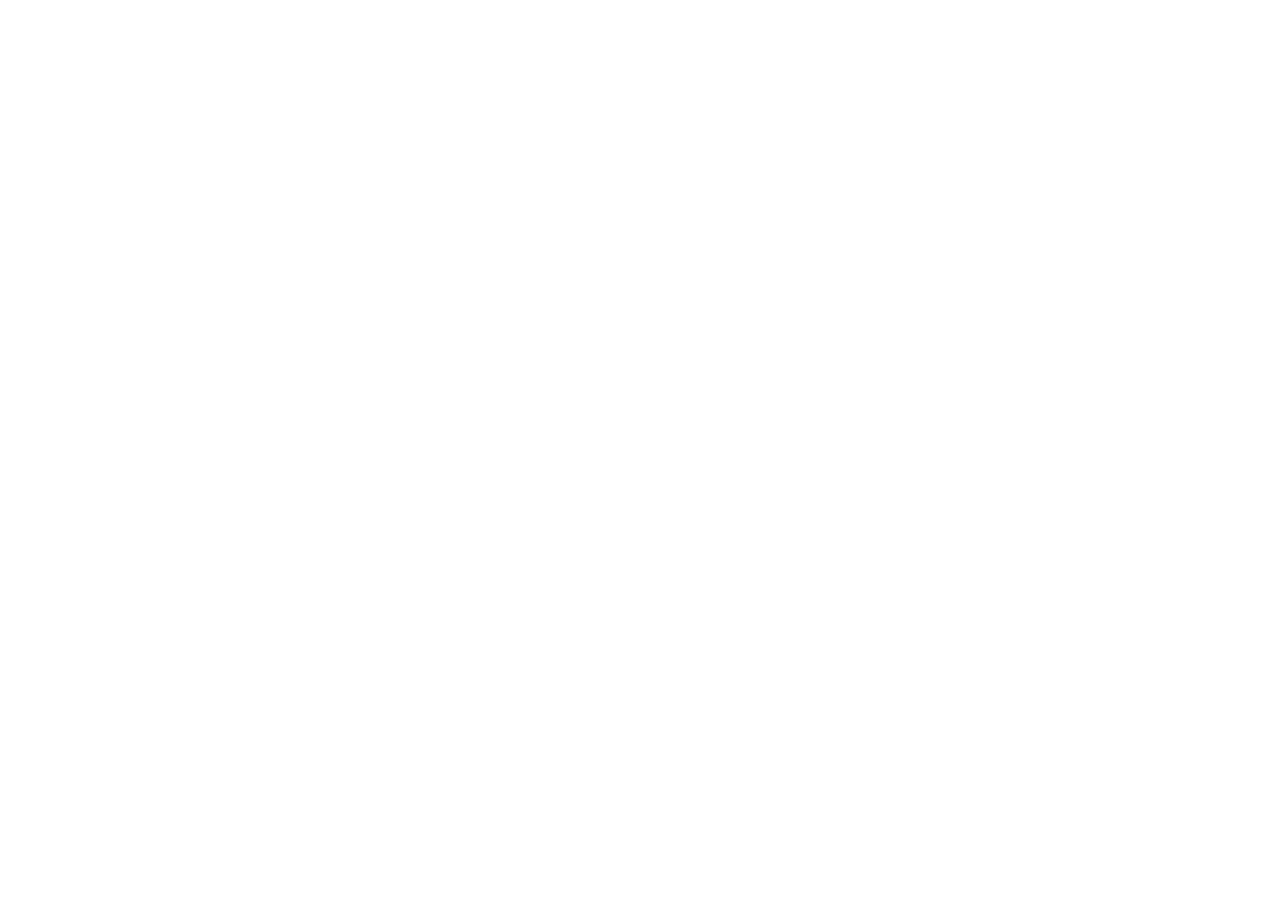
==== main.html @ b8299eb0 "main 파일 생성" ====
<!DOCTYPE html>
<html lang="en">
<head>
    <meta charset="UTF-8">
    <meta name="viewport" content="width=device-width, initial-scale=1.0">
    <title>Document</title>
</head>
<body>
    
</body>
</html>
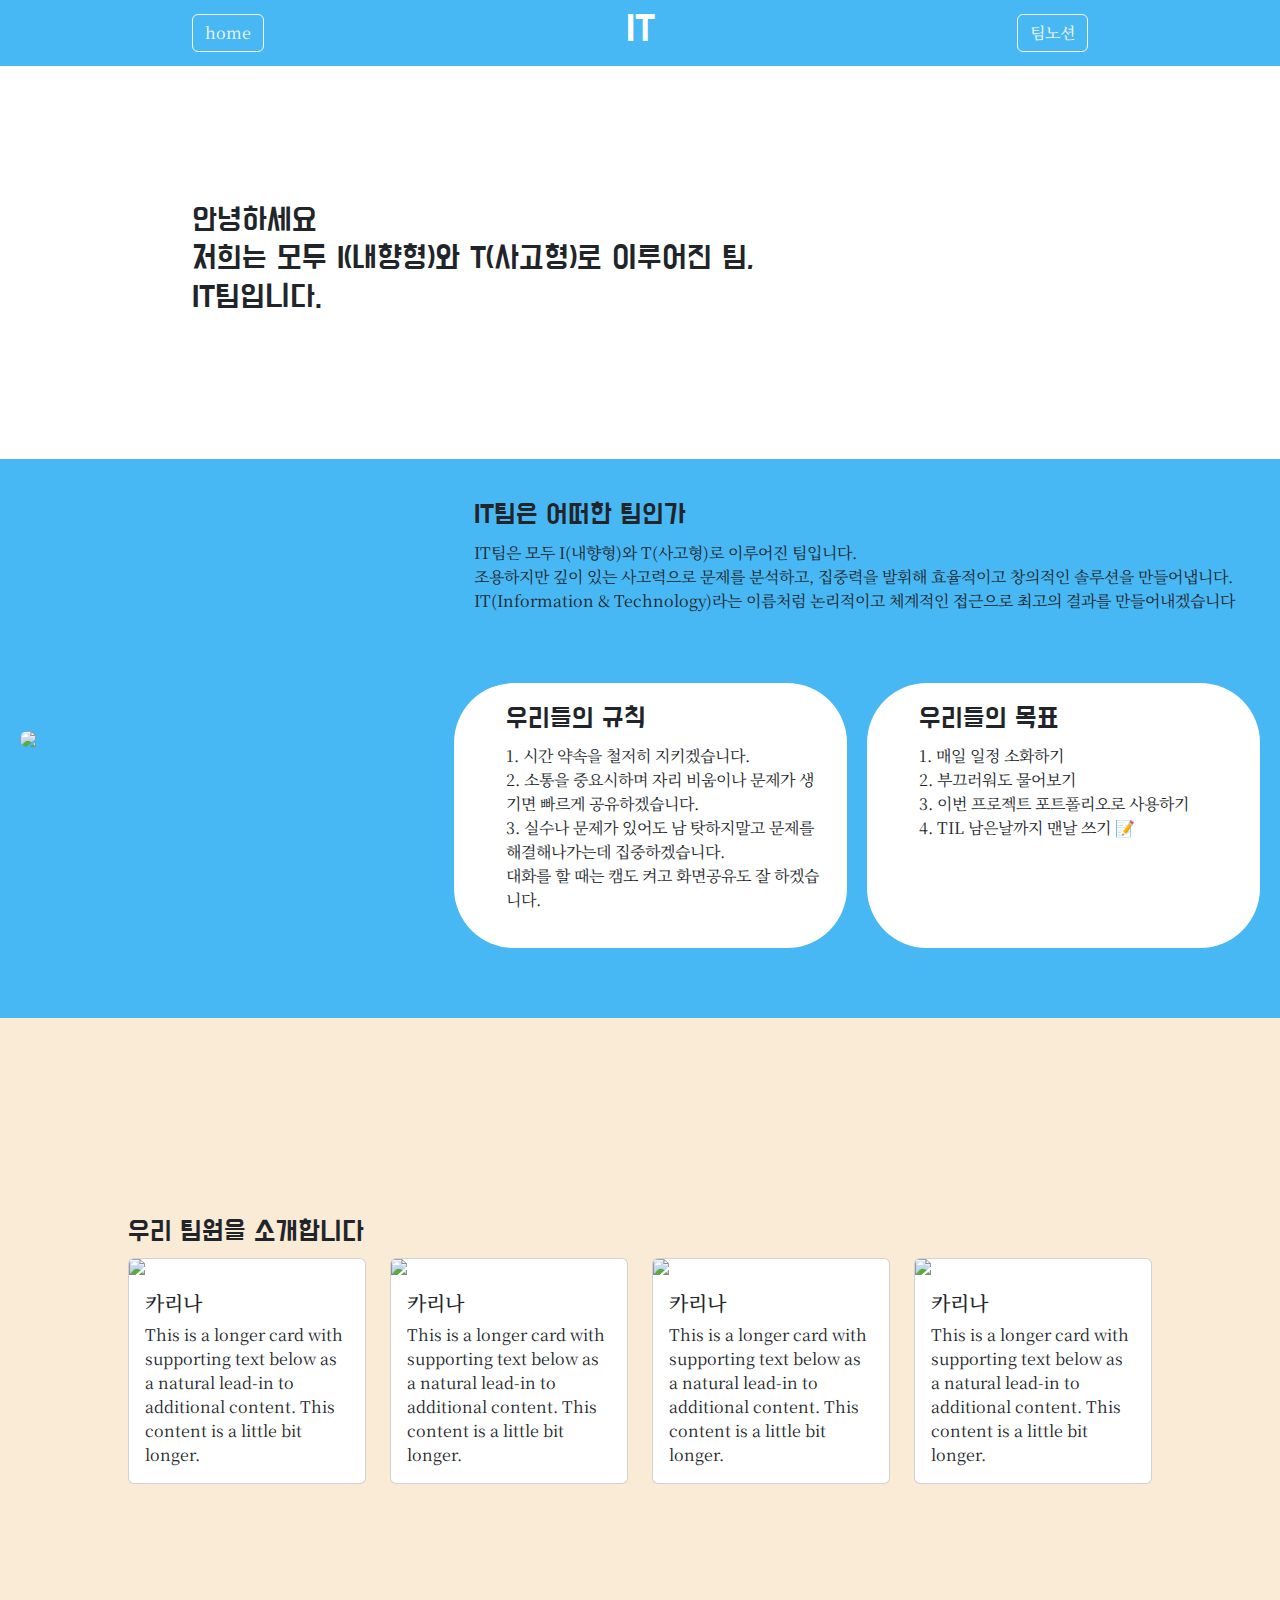
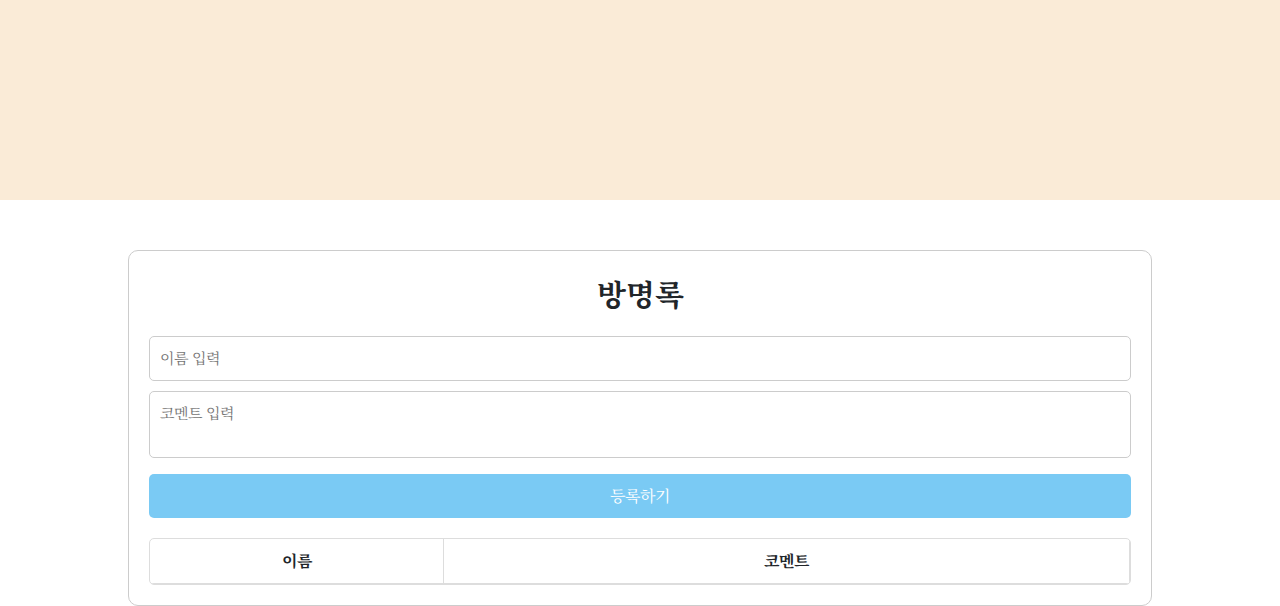
==== commit 715e4314: "데이터베이스 1차수정본(미완)" ====
--- a/main.html
+++ b/main.html
@@ -1,11 +1,269 @@
 <!DOCTYPE html>
 <html lang="en">
+
 <head>
     <meta charset="UTF-8">
     <meta name="viewport" content="width=device-width, initial-scale=1.0">
-    <title>Document</title>
+    <title>(가제)소개페이지</title>
+    <link href="https://cdn.jsdelivr.net/npm/bootstrap@5.3.3/dist/css/bootstrap.min.css" rel="stylesheet"
+        integrity="sha384-QWTKZyjpPEjISv5WaRU9OFeRpok6YctnYmDr5pNlyT2bRjXh0JMhjY6hW+ALEwIH" crossorigin="anonymous">
+    <link rel="Stylesheet" href="main.css">
+
+    <!--스크롤 기능(만들 예정))-->
+    <script src="https://ajax.googleapis.com/ajax/libs/jquery/3.5.1/jquery.min.js"></script>
+    <script type="module">
+
+        // Firebase SDK 라이브러리 가져오기
+        import { initializeApp } from "https://www.gstatic.com/firebasejs/9.22.0/firebase-app.js";
+        import { getFirestore } from "https://www.gstatic.com/firebasejs/9.22.0/firebase-firestore.js";
+        import { collection, addDoc } from "https://www.gstatic.com/firebasejs/9.22.0/firebase-firestore.js";
+        import { getDocs } from "https://www.gstatic.com/firebasejs/9.22.0/firebase-firestore.js";
+
+
+        // Firebase 구성 정보 설정
+
+        // For Firebase JS SDK v7.20.0 and later, measurementId is optional
+        const firebaseConfig = {
+            apiKey: "AIzaSyA3yuDMpTjrPHpMC45hjq8XgVbK3sl1rPI",
+            authDomain: "sparta-829cf.firebaseapp.com",
+            projectId: "sparta-829cf",
+            storageBucket: "sparta-829cf.firebasestorage.app",
+            messagingSenderId: "911031055174",
+            appId: "1:911031055174:web:37075355e525cf26aaeb47",
+            measurementId: "G-M0R0LLLFT8"
+        };
+
+
+
+        // Firebase 인스턴스 초기화
+        const app = initializeApp(firebaseConfig);
+        const db = getFirestore(app);
+        
+        $("#submitButton").click(async function () {
+            let nameInput = $('#nameInput').val();
+            let commentInput = $('#commentInput').val();
+            
+
+            let doc = {
+                'nameInput': nameInput,
+                'commentInput': commentInput,
+            };
+            await addDoc(collection(db, "guestbookEntries"), doc);
+            alert('등록 완료!');
+            window.location.reload();
+        })
+
+        let docs = await getDocs(collection(db, "guestbookEntries"));
+        docs.forEach((doc) => {
+            let row = doc.data();
+            console.log(row);
+
+            let nameInput = row['nameInput'];
+            let commentInput = row['commentInput'];
+        });
+
+    </script>
+
 </head>
+
 <body>
-    
+    <div class="main_container">
+        <!--헤더부분-->
+        <header class="header">
+            <nav class="nav_home">
+                <button id="homebtn" type="button" class="btn btn-outline-light">home</button>
+            </nav>
+
+            <nav>
+                <h1>IT</h1>
+            </nav>
+            <nav class="nav_notion">
+                <button id="notionbtn" type="button" class="btn btn-outline-light">팀노션</button>
+            </nav>
+        </header>
+
+
+        <!--슬로건-->
+        <div class="slogan">
+            <h2>안녕하세요 <br>저희는 모두 I(내향형)와 T(사고형)로 이루어진 팀,<br>IT팀입니다.</h2>
+        </div>
+
+        <script>
+            // 버튼 요소 가져오기
+            const moveButton = document.getElementById("homebtn");
+
+            // 버튼 클릭 이벤트 리스너 추가
+            moveButton.addEventListener("click", function () {
+                // 클릭 시 이동할 페이지 URL
+                window.location.href = "main.html"; // 이동할 URL로 변경
+            });
+
+
+
+            // 버튼 요소 가져오기
+            const openTabButton = document.getElementById("notionbtn");
+
+            // 버튼 클릭 시 새로운 탭 열기
+            openTabButton.addEventListener("click", function () {
+                // 새로운 탭을 열고 특정 URL을 로드
+                window.open("https://teamsparta.notion.site/20-b8bb700640da4d20a62e66efebe24491", "_blank");
+            });
+
+
+
+        </script>
+
+        <!--팀소개-->
+        <div class="info_container">
+            <div class="info_img">
+                <img width=100% class="info-photo"
+                    src="https://i.namu.wiki/i/KELtOnV8bfxBqpktCQVuSm8FuxWxrY1Lc1BOHccMVXM3dFgXhfbf5EYs4-eS_BKps5-m866mR2WZwKpuSLUEL91unm8dxaIuLt7VTaeFOsVcPIssuLd3WO0y_n8G_u5X7fHU-twxIIyo86ZbxBVRIg.webp">
+            </div>
+            <div class="info-intro">
+                <div class="info_team">
+                    <h3>IT팀은 어떠한 팀인가</h3>
+                    IT팀은 모두 I(내향형)와 T(사고형)로 이루어진 팀입니다.
+                    <br>조용하지만 깊이 있는 사고력으로 문제를 분석하고, 집중력을 발휘해 효율적이고 창의적인 솔루션을 만들어냅니다.
+                    <br>IT(Information & Technology)라는 이름처럼 논리적이고 체계적인 접근으로 최고의 결과를 만들어내겠습니다
+                </div>
+                <div class="info_rg">
+                    <div class="info_rule">
+                        <ul>
+                            <h3>우리들의 규칙</h3>
+                            <li> 1. 시간 약속을 철저히 지키겠습니다. </li>
+                            <li> 2. 소통을 중요시하며 자리 비움이나 문제가 생기면 빠르게 공유하겠습니다. </li>
+                            <li> 3. 실수나 문제가 있어도 남 탓하지말고 문제를 해결해나가는데 집중하겠습니다.</li>
+                            <li> 대화를 할 때는 캠도 켜고 화면공유도 잘 하겠습니다. </li>
+                        </ul>
+                    </div>
+                    <div class="info_goal">
+                        <ul>
+                            <h3>우리들의 목표</h3>
+                            <li> 1. 매일 일정 소화하기 </li>
+                            <li> 2. 부끄러워도 물어보기 </li>
+                            <li> 3. 이번 프로젝트 포트폴리오로 사용하기</li>
+                            <li> 4. TIL 남은날까지 맨날 쓰기 📝 </li>
+                        </ul>
+                    </div>
+                </div>
+            </div>
+        </div>
+    </div>
+
+    <!--자기소개 카드-->
+    <div class="card_container">
+        <div class="introduce_card">
+            <div>
+                <h3>우리 팀원을 소개합니다</h3>
+            </div>
+            <div class="row row-cols-1 row-cols-md-4 g-4">
+                <div class="col">
+                    <div class="card" id="card1">
+                        <img src="https://api.nudge-community.com/attachments/7406072" class="card-img-top">
+                        <div class="card-body">
+                            <h5 class="card-title">카리나</h5>
+                            <p class="card-text">This is a longer card with supporting text below as a natural lead-in
+                                to
+                                additional content. This content is a little bit longer.</p>
+                        </div>
+                    </div>
+                </div>
+                <div class="col">
+                    <div class="card" id="card2">
+                        <img src="https://api.nudge-community.com/attachments/7406072" class="card-img-top">
+                        <div class="card-body">
+                            <h5 class="card-title">카리나</h5>
+                            <p class="card-text">This is a longer card with supporting text below as a natural lead-in
+                                to
+                                additional content. This content is a little bit longer.</p>
+                        </div>
+                    </div>
+                </div>
+                <div class="col">
+                    <div class="card" id="card3">
+                        <img src="https://api.nudge-community.com/attachments/7406072" class="card-img-top">
+                        <div class="card-body">
+                            <h5 class="card-title">카리나</h5>
+                            <p class="card-text">This is a longer card with supporting text below as a natural lead-in
+                                to
+                                additional content. This content is a little bit longer.</p>
+                        </div>
+                    </div>
+                </div>
+                <div class="col">
+                    <div class="card" id="card4">
+                        <img src="https://api.nudge-community.com/attachments/7406072" class="card-img-top">
+                        <div class="card-body">
+                            <h5 class="card-title">카리나</h5>
+                            <p class="card-text">This is a longer card with supporting text below as a natural lead-in
+                                to
+                                additional content. This content is a little bit longer.</p>
+                        </div>
+                    </div>
+                </div>
+            </div>
+        </div>
+    </div>
+    <script>
+        document.getElementById("card1").addEventListener("click", function () {
+            window.location.href = "profile.html";
+        });
+
+        document.getElementById("card2").addEventListener("click", function () {
+            window.location.href = "page2.html"; // 두 번째 카드 클릭 시 이동할 페이지
+        });
+        document.getElementById("card3").addEventListener("click", function () {
+            window.location.href = "page1.html"; // 첫 번째 카드 클릭 시 이동할 페이지
+        });
+
+        document.getElementById("card4").addEventListener("click", function () {
+            window.location.href = "page2.html"; // 두 번째 카드 클릭 시 이동할 페이지
+        });
+    </script>
+
+    <!--방명록 작성란-->
+    <div class="container">
+        <div class="guestbook-title">방명록</div>
+        <div class="input-section">
+            <input type="text" id="nameInput" placeholder="이름 입력">
+            <textarea id="commentInput" placeholder="코멘트 입력"></textarea>
+            <button id="submitButton" type="button">등록하기</button>
+        </div>
+        <div class="guestbook">
+            <div class="divider"></div>
+            <table>
+                <thead>
+                    <tr>
+                        <th>이름</th>
+                        <th>코멘트</th>
+                    </tr>
+                </thead>
+                <tbody id="guestbookEntries"></tbody>
+            </table>
+        </div>
+    </div>
+    <!-- <script>
+        document.getElementById("submitButton").addEventListener("click", function () {
+        const name = document.getElementById("nameInput").value.trim(); 
+        const comment = document.getElementById("commentInput").value.trim(); 
+        if (name && comment) {
+        const tableBody = document.getElementById("guestbookEntries");
+
+        const newRow = tableBody.insertRow();
+
+        const nameCell = newRow.insertCell(0);
+        nameCell.textContent = name;
+
+        const commentCell = newRow.insertCell(1);
+        commentCell.textContent = comment;
+       
+        document.getElementById("nameInput").value = "";
+        document.getElementById("commentInput").value = "";
+  } else {
+        alert("이름과 코멘트를 모두 입력해주세요.");
+  }
+});
+    </script> -->
 </body>
+
 </html>--- a/main.css
+++ b/main.css
@@ -0,0 +1,219 @@
+@import url('https://fonts.googleapis.com/css2?family=Do+Hyeon&family=Noto+Serif+KR:wght@200..900&display=swap');
+
+* {
+    font-family: "Noto Serif KR", serif;
+    font-optical-sizing: auto;
+    font-weight: <weight>;
+    font-style: normal;
+}
+
+html,body{
+    width: 100%;
+    height: 100%;
+}
+
+h1,h2,h3 {
+    font-family: "Do Hyeon", serif;
+    font-weight: 400;
+    font-style: normal;
+}
+
+.main_container{
+    height: 100vh;
+    display: flex;
+    flex-direction: column;
+    transition: transform 0.5s ease-in-out; /* 스크롤 전환 효과 */
+}
+
+.header {
+    background-color: rgba(72, 184, 245);
+    padding: 5px 0px 5px 0px;
+    display: flex;
+    flex-direction: row;
+    justify-content: space-between;
+    align-items: center;
+}
+
+h1 {
+    color: white;
+}
+
+.nav_home {
+    margin-left: 15%;
+}
+
+.nav_notion {
+    margin-right: 15%;
+}
+.slogan {
+    padding: 15vh 15% 15vh 15%;
+}
+ul {
+    list-style: none;
+}
+
+/*컨테이너 영역-*/
+
+.info_container{
+    display: flex;
+    flex-direction: row;
+    gap: 20px;
+    flex: 1;
+    justify-content: space-between;
+    align-items: stretch;
+    padding : 20px;
+    background-color: rgba(72, 184, 245);
+}
+
+.info_img{
+    width: 40%;
+    display: flex;
+    justify-content: center;
+    align-items: center;
+}
+
+.info-photo{
+    width: 100%;
+    height: auto;
+    border-radius: 10px; 
+    object-fit: cover;
+}
+
+.info_intro{
+    width: 55%;
+    display: flex;
+    flex-direction: column;
+    gap: 20px;
+}
+
+.info_team{
+    padding: 20px;
+}
+
+.info_rg {
+    display: flex;
+    flex-direction: row;
+    gap: 20px;
+    width: 100%; 
+    margin-top: 50px;
+    margin-bottom: 50px;
+}
+
+.info_rule, .info_goal {
+    flex: 1;
+    background-color: #ffffff;
+    padding: 20px;
+    border-radius: 60px;
+}
+
+
+/*소개 카드 영역*/
+.card_container{
+    height: 100vh;
+    display: flex;
+    flex-direction: column;
+    align-items: center;
+    justify-content: center;
+    background-color: antiquewhite;
+    transition: transform 0.5s ease-in-out; /* 스크롤 전환 효과 */
+}
+
+.introduce_card {
+    padding: 10%
+}
+
+.comment_container{
+    height: 100vh;
+    display: flex;
+    flex-direction: column;
+    align-items: center;
+    justify-content: center;
+    background-color: green;
+    transition: transform 0.5s ease-in-out; /* 스크롤 전환 효과 */
+}
+
+.comment_box {
+}
+/* CSS 방명록 */
+.container {
+  width: 80%;
+  margin: auto;
+  font-family: Arial, sans-serif;
+  border: 1px solid #ccc;
+  border-radius: 10px;
+  padding: 20px;
+  margin-top: 50px;
+  margin-bottom: 50px;
+}
+
+.input-section {
+  margin-bottom: 20px;
+}
+
+.input-section input,
+.input-section textarea {
+  width: 100%;
+  margin-bottom: 10px;
+  padding: 10px;
+  border: 1px solid #ccc;
+  border-radius: 5px;
+  font-size: 15px;
+  box-sizing: border-box;
+  resize: none;
+}
+
+.input-section button {
+  width: 100%;
+  padding: 10px;
+  background-color: #7acaf4;
+  color: white;
+  border: none;
+  border-radius: 5px;
+  cursor: pointer;
+}
+
+.input-section button:hover {
+  background-color: #028dff;
+}
+
+.guestbook {
+  max-height: 300px; 
+  margin: auto;
+  overflow-y: auto;
+  /* overflow-y: auto; */
+  border: 1px solid #ddd;
+  border-radius: 5px;
+}
+
+.guestbook table {
+  width: 100%;
+  border-collapse: collapse;
+  table-layout: fixed;
+}
+
+.guestbook-title {
+  text-align: center;
+  font-size: 30px;
+  font-weight: bold;
+  margin-bottom: 20px;
+}
+.guestbook th,
+.guestbook td {
+  padding: 10px;
+  border-bottom: 1px solid #ddd;
+  text-align: center;
+  border-right: 1px solid #ddd;
+  word-wrap: break-word;
+  word-break: break-word;
+  vertical-align: top;
+}
+
+.guestbook th:first-child,
+.guestbook td:first-child {
+  width: 30%;
+}
+
+.guestbook th:last-child,
+.guestbook td:last-child {
+  width: 70%;
+}
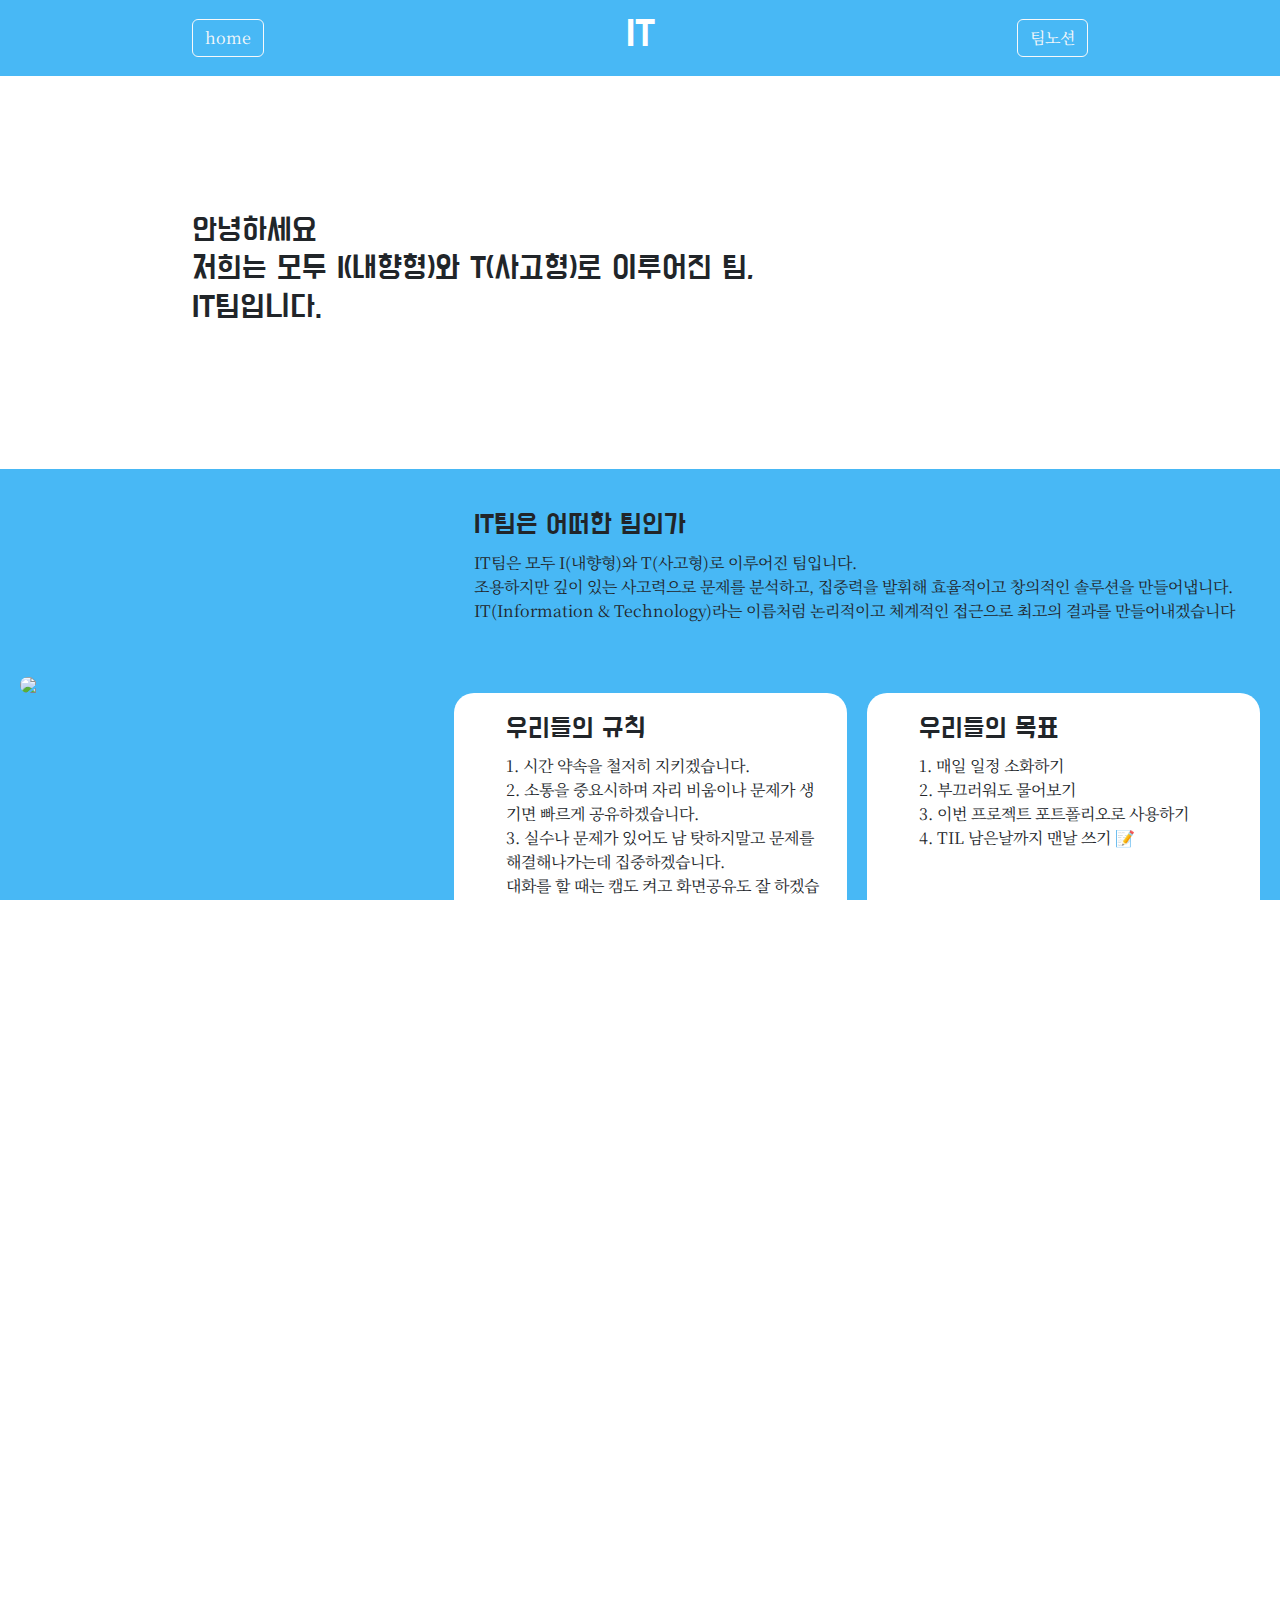
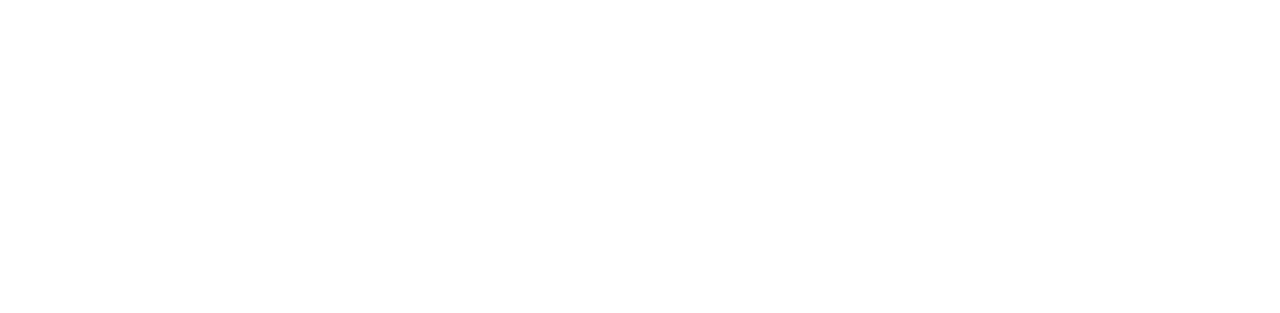
==== commit 5fdcc214: "Merge branch 'main' into feature/dbsetting" ====
--- a/main.html
+++ b/main.html
@@ -8,6 +8,7 @@
     <link href="https://cdn.jsdelivr.net/npm/bootstrap@5.3.3/dist/css/bootstrap.min.css" rel="stylesheet"
         integrity="sha384-QWTKZyjpPEjISv5WaRU9OFeRpok6YctnYmDr5pNlyT2bRjXh0JMhjY6hW+ALEwIH" crossorigin="anonymous">
     <link rel="Stylesheet" href="main.css">
+
 
     <!--스크롤 기능(만들 예정))-->
     <script src="https://ajax.googleapis.com/ajax/libs/jquery/3.5.1/jquery.min.js"></script>
@@ -64,6 +65,7 @@
 
     </script>
 
+
 </head>
 
 <body>
@@ -221,49 +223,85 @@
         });
     </script>
 
+
+
     <!--방명록 작성란-->
-    <div class="container">
-        <div class="guestbook-title">방명록</div>
-        <div class="input-section">
-            <input type="text" id="nameInput" placeholder="이름 입력">
-            <textarea id="commentInput" placeholder="코멘트 입력"></textarea>
-            <button id="submitButton" type="button">등록하기</button>
-        </div>
-        <div class="guestbook">
-            <div class="divider"></div>
-            <table>
-                <thead>
-                    <tr>
-                        <th>이름</th>
-                        <th>코멘트</th>
-                    </tr>
-                </thead>
-                <tbody id="guestbookEntries"></tbody>
-            </table>
+
+    <div class="comment_container">
+        <div class="container">
+            <div class="guestbook-title">방명록</div>
+            <div class="input-section">
+                <input type="text" id="nameInput" placeholder="이름 입력">
+                <textarea id="commentInput" placeholder="코멘트 입력"></textarea>
+                <button id="submitButton">등록하기</button>
+            </div>
+            <div class="guestbook">
+                <div class="divider"></div>
+                <table>
+                    <thead>
+                        <tr>
+                            <th>이름</th>
+                            <th>코멘트</th>
+                        </tr>
+                    </thead>
+                    <tbody id="guestbookEntries"></tbody>
+                </table>
+            </div>
+
         </div>
     </div>
     <!-- <script>
         document.getElementById("submitButton").addEventListener("click", function () {
-        const name = document.getElementById("nameInput").value.trim(); 
-        const comment = document.getElementById("commentInput").value.trim(); 
-        if (name && comment) {
-        const tableBody = document.getElementById("guestbookEntries");
-
-        const newRow = tableBody.insertRow();
-
-        const nameCell = newRow.insertCell(0);
-        nameCell.textContent = name;
-
-        const commentCell = newRow.insertCell(1);
-        commentCell.textContent = comment;
-       
-        document.getElementById("nameInput").value = "";
-        document.getElementById("commentInput").value = "";
-  } else {
-        alert("이름과 코멘트를 모두 입력해주세요.");
-  }
-});
-    </script> -->
+            const name = document.getElementById("nameInput").value.trim();
+            const comment = document.getElementById("commentInput").value.trim();
+            if (name && comment) {
+                const tableBody = document.getElementById("guestbookEntries");
+
+                const newRow = tableBody.insertRow();
+
+                const nameCell = newRow.insertCell(0);
+                nameCell.textContent = name;
+
+
+                const commentCell = newRow.insertCell(1);
+                commentCell.textContent = comment;
+
+                document.getElementById("nameInput").value = "";
+                document.getElementById("commentInput").value = "";
+            } else {
+                alert("이름과 코멘트를 모두 입력해주세요.");
+            }
+        });
+    </script>
+
+
+    <!--스크롤기능-->
+    <script>
+        const containers = [
+            document.querySelector('.main_container'),
+            document.querySelector('.card_container'),
+            document.querySelector('.comment_container')
+        ];
+        let currentIndex = 0;
+        let isScrolling = false; 
+        window.addEventListener("wheel", (event) => {
+            if (isScrolling) return;
+            if (event.deltaY > 0) {
+                currentIndex = Math.min(currentIndex + 1, containers.length - 1);
+            } else {
+                currentIndex = Math.max(currentIndex - 1, 0);
+            }
+            isScrolling = true;
+            containers[currentIndex].scrollIntoView({
+                behavior: "smooth",
+                block: "start"
+            });
+            setTimeout(() => {
+                isScrolling = false;
+            }, 800); 
+        });
+    </script>
+
 </body>
 
 </html>--- a/main.css
+++ b/main.css
@@ -3,13 +3,12 @@
 * {
     font-family: "Noto Serif KR", serif;
     font-optical-sizing: auto;
-    font-weight: <weight>;
-    font-style: normal;
 }
 
 html,body{
     width: 100%;
     height: 100%;
+    overflow: hidden;
 }
 
 h1,h2,h3 {
@@ -22,14 +21,13 @@
     height: 100vh;
     display: flex;
     flex-direction: column;
-    transition: transform 0.5s ease-in-out; /* 스크롤 전환 효과 */
+    transition: transform 0.5s ease-in-out;
 }
 
 .header {
     background-color: rgba(72, 184, 245);
-    padding: 5px 0px 5px 0px;
-    display: flex;
-    flex-direction: row;
+    padding: 10px 15%;
+    display: flex;
     justify-content: space-between;
     align-items: center;
 }
@@ -38,16 +36,10 @@
     color: white;
 }
 
-.nav_home {
-    margin-left: 15%;
-}
-
-.nav_notion {
-    margin-right: 15%;
-}
 .slogan {
-    padding: 15vh 15% 15vh 15%;
-}
+    padding: 15vh 15%;
+}
+
 ul {
     list-style: none;
 }
@@ -55,14 +47,18 @@
 /*컨테이너 영역-*/
 
 .info_container{
+    height: 100vh;
     display: flex;
     flex-direction: row;
     gap: 20px;
-    flex: 1;
     justify-content: space-between;
     align-items: stretch;
     padding : 20px;
     background-color: rgba(72, 184, 245);
+    box-sizing: border-box; /* 패딩을 포함한 크기 계산 */
+    z-index: 2;
+    overflow: hidden;
+    position: relative;
 }
 
 .info_img{
@@ -84,6 +80,24 @@
     display: flex;
     flex-direction: column;
     gap: 20px;
+    overflow-y: auto;
+    max-height: 100%;
+}
+
+@media (max-width: 768px) {
+    .info_container {
+        flex-direction: column;
+        align-items: center;
+    }
+
+    .info_img {
+        width: 80%;
+        margin-bottom: 20px;
+    }
+
+    .info_intro {
+        width: 100%;
+    }
 }
 
 .info_team{
@@ -103,37 +117,74 @@
     flex: 1;
     background-color: #ffffff;
     padding: 20px;
-    border-radius: 60px;
+    border-radius: 20px;
 }
 
 
 /*소개 카드 영역*/
 .card_container{
     height: 100vh;
+    background-color: bisque;
+    
     display: flex;
     flex-direction: column;
+    justify-content: center;
     align-items: center;
-    justify-content: center;
-    background-color: antiquewhite;
+
+    padding: 20px;
+    gap: 20px;
+
     transition: transform 0.5s ease-in-out; /* 스크롤 전환 효과 */
+    flex-wrap: wrap;
+    z-index: 1;
+
+    position: relative;
+}
+
+.card {
+    width: 100%;
+    max-width: 300px;
+
+    border: 1px solid #ddd;
+    border-radius: 8px;
+
+    overflow: hidden;
+    background-color: white;
+    box-shadow: 0 4px 6px rgba(0, 0, 0, 0.1);
+
+}
+
+.card-img-top {
+    width: 100%;
+    height: 200px;
+    object-fit: cover;
+}
+
+@media (max-width: 768px) {
+    .card_container {
+        flex-direction: column;
+        padding: 10px;
+    }
+
+    .card-img-top {
+        height: 150px; 
+}
+
+@media (max-width: 480px) {
+    .card {
+        max-width: 90%;
+    }
+
+    .card-img-top {
+        height: 120px;
+    }
 }
 
 .introduce_card {
-    padding: 10%
-}
-
-.comment_container{
-    height: 100vh;
-    display: flex;
-    flex-direction: column;
-    align-items: center;
-    justify-content: center;
-    background-color: green;
-    transition: transform 0.5s ease-in-out; /* 스크롤 전환 효과 */
-}
-
-.comment_box {
-}
+    padding : 100px 10%;
+}
+
+
 /* CSS 방명록 */
 .container {
   width: 80%;
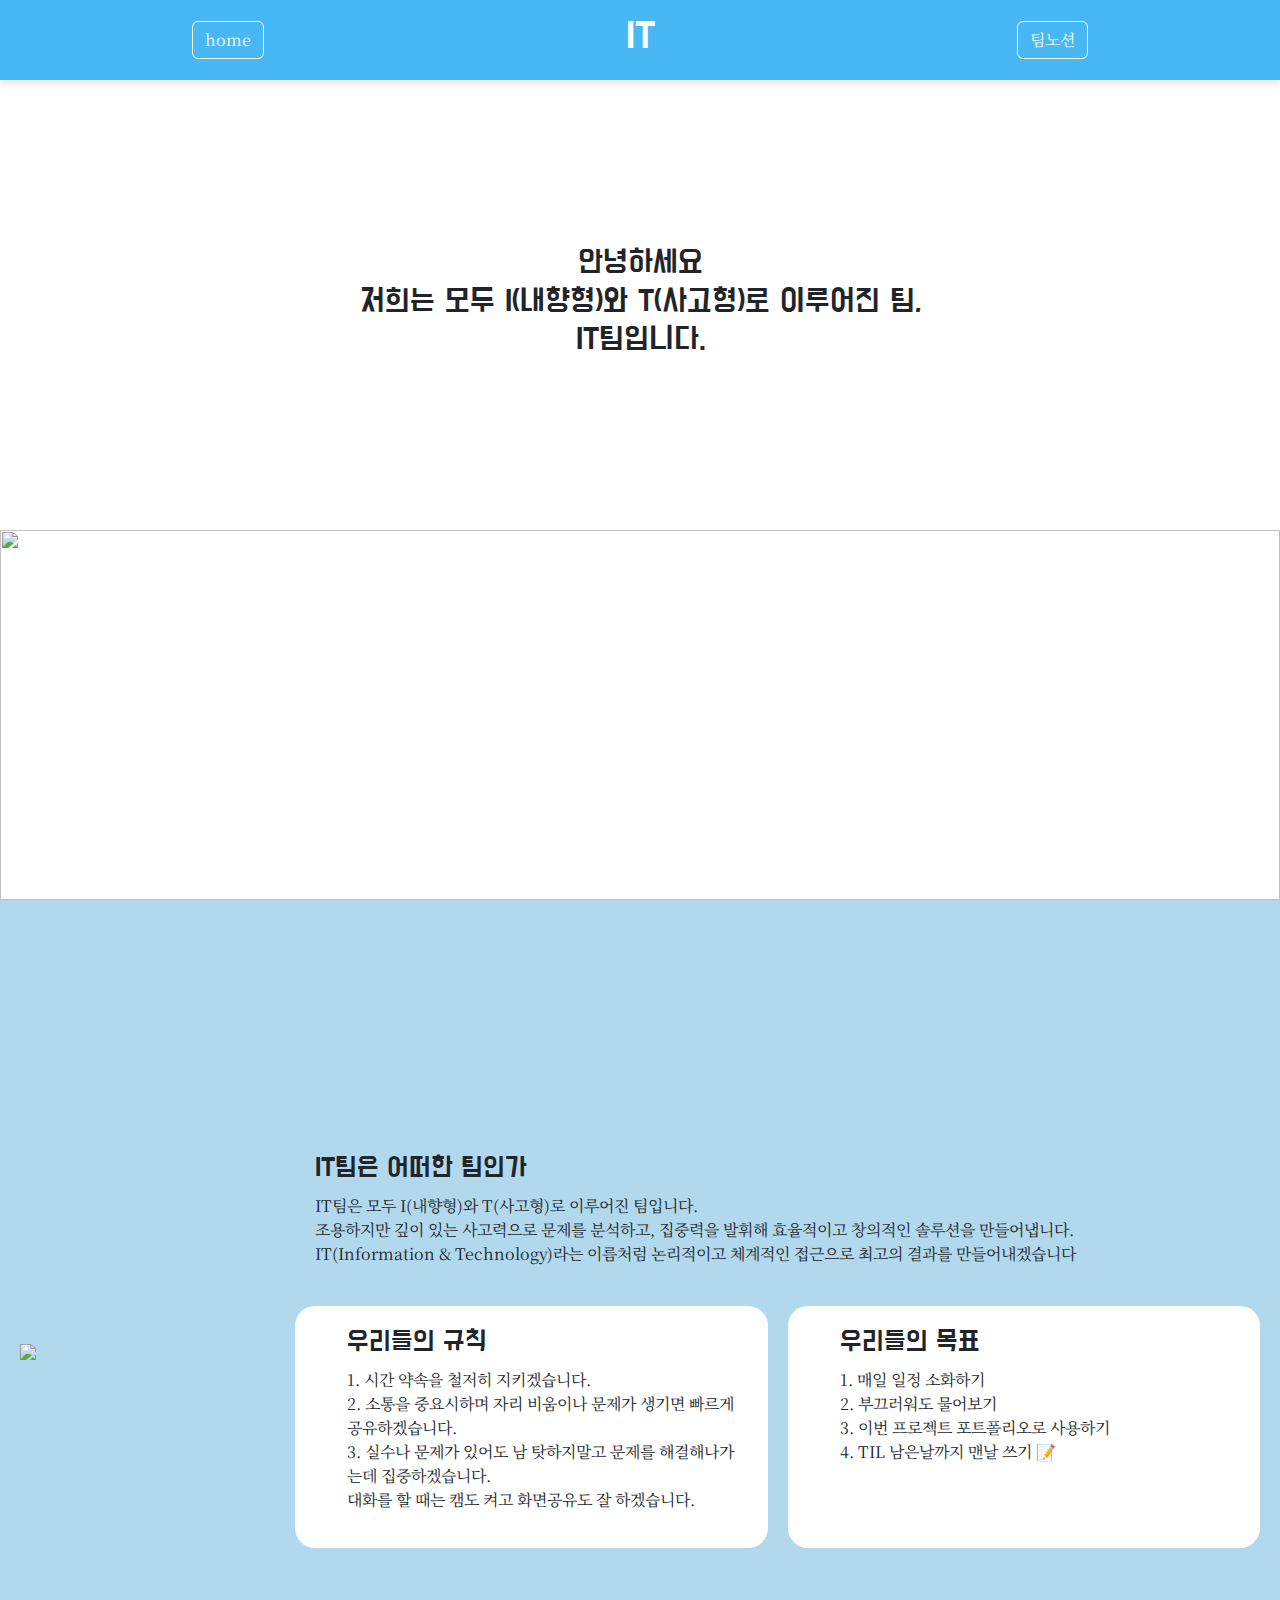
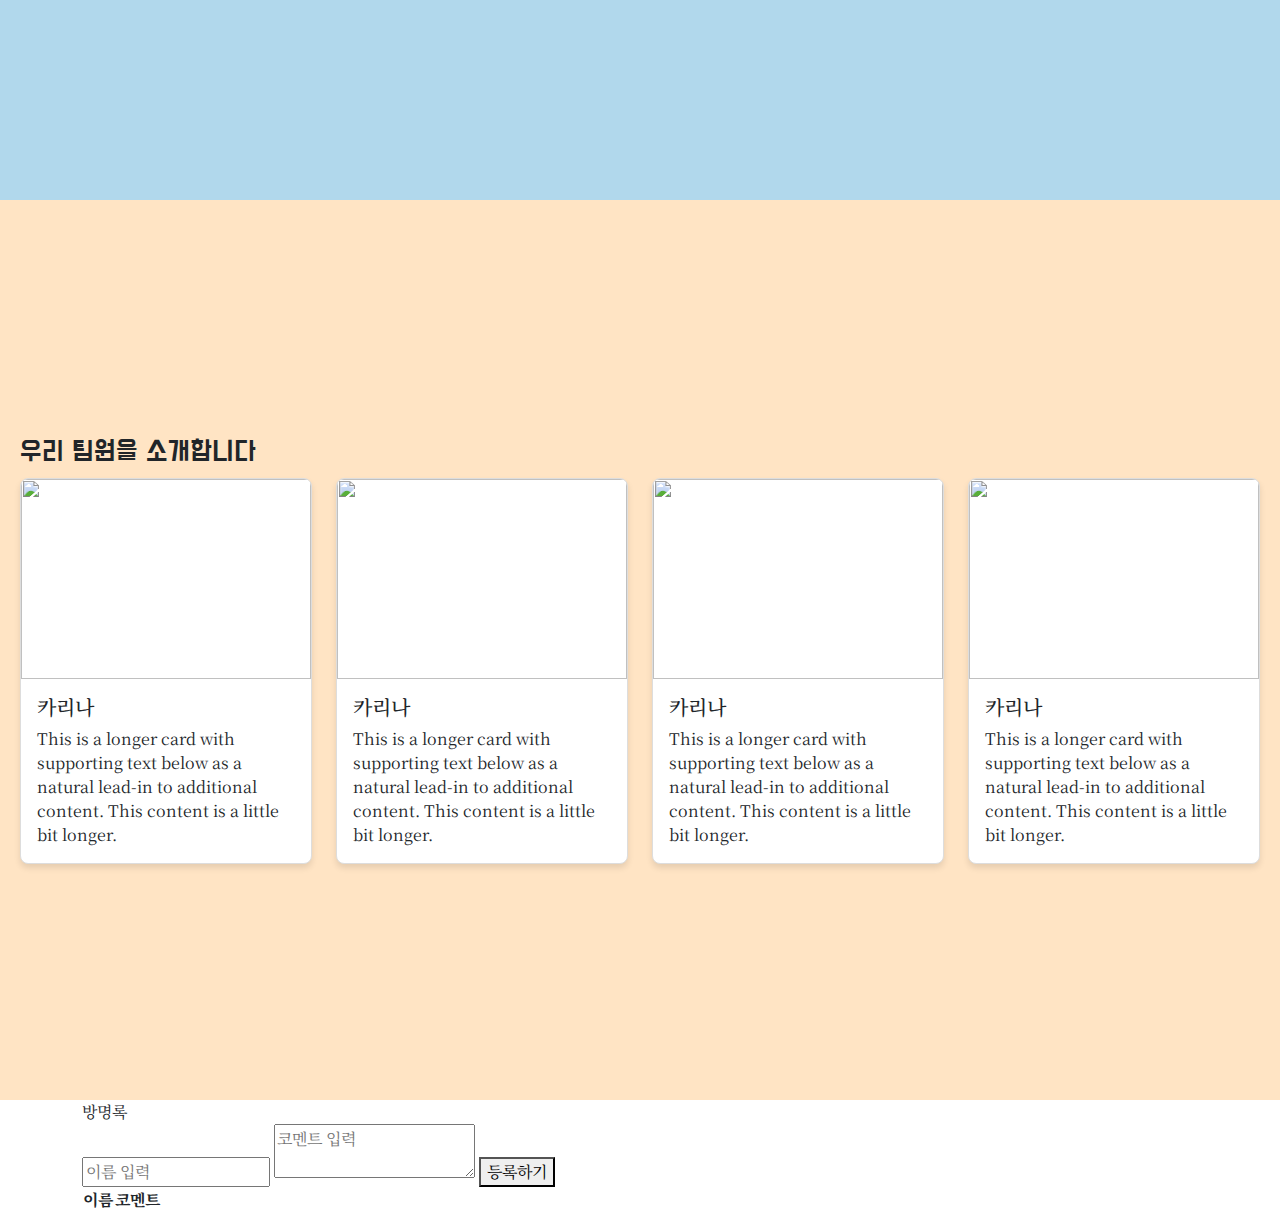
==== commit 148dcabe: "main 복구" ====
--- a/main.html
+++ b/main.html
@@ -10,7 +10,6 @@
     <link rel="Stylesheet" href="main.css">
 
 
-    <!--스크롤 기능(만들 예정))-->
     <script src="https://ajax.googleapis.com/ajax/libs/jquery/3.5.1/jquery.min.js"></script>
     <script type="module">
 
@@ -69,13 +68,14 @@
 </head>
 
 <body>
-    <div class="main_container">
+    <!--컨테이너 1-->
+    <div class="container_1">
         <!--헤더부분-->
         <header class="header">
             <nav class="nav_home">
                 <button id="homebtn" type="button" class="btn btn-outline-light">home</button>
             </nav>
-
+    
             <nav>
                 <h1>IT</h1>
             </nav>
@@ -83,77 +83,56 @@
                 <button id="notionbtn" type="button" class="btn btn-outline-light">팀노션</button>
             </nav>
         </header>
-
-
         <!--슬로건-->
         <div class="slogan">
             <h2>안녕하세요 <br>저희는 모두 I(내향형)와 T(사고형)로 이루어진 팀,<br>IT팀입니다.</h2>
         </div>
-
-        <script>
-            // 버튼 요소 가져오기
-            const moveButton = document.getElementById("homebtn");
-
-            // 버튼 클릭 이벤트 리스너 추가
-            moveButton.addEventListener("click", function () {
-                // 클릭 시 이동할 페이지 URL
-                window.location.href = "main.html"; // 이동할 URL로 변경
-            });
-
-
-
-            // 버튼 요소 가져오기
-            const openTabButton = document.getElementById("notionbtn");
-
-            // 버튼 클릭 시 새로운 탭 열기
-            openTabButton.addEventListener("click", function () {
-                // 새로운 탭을 열고 특정 URL을 로드
-                window.open("https://teamsparta.notion.site/20-b8bb700640da4d20a62e66efebe24491", "_blank");
-            });
-
-
-
-        </script>
-
-        <!--팀소개-->
-        <div class="info_container">
-            <div class="info_img">
-                <img width=100% class="info-photo"
-                    src="https://i.namu.wiki/i/KELtOnV8bfxBqpktCQVuSm8FuxWxrY1Lc1BOHccMVXM3dFgXhfbf5EYs4-eS_BKps5-m866mR2WZwKpuSLUEL91unm8dxaIuLt7VTaeFOsVcPIssuLd3WO0y_n8G_u5X7fHU-twxIIyo86ZbxBVRIg.webp">
-            </div>
-            <div class="info-intro">
-                <div class="info_team">
-                    <h3>IT팀은 어떠한 팀인가</h3>
-                    IT팀은 모두 I(내향형)와 T(사고형)로 이루어진 팀입니다.
-                    <br>조용하지만 깊이 있는 사고력으로 문제를 분석하고, 집중력을 발휘해 효율적이고 창의적인 솔루션을 만들어냅니다.
-                    <br>IT(Information & Technology)라는 이름처럼 논리적이고 체계적인 접근으로 최고의 결과를 만들어내겠습니다
-                </div>
-                <div class="info_rg">
-                    <div class="info_rule">
-                        <ul>
-                            <h3>우리들의 규칙</h3>
-                            <li> 1. 시간 약속을 철저히 지키겠습니다. </li>
-                            <li> 2. 소통을 중요시하며 자리 비움이나 문제가 생기면 빠르게 공유하겠습니다. </li>
-                            <li> 3. 실수나 문제가 있어도 남 탓하지말고 문제를 해결해나가는데 집중하겠습니다.</li>
-                            <li> 대화를 할 때는 캠도 켜고 화면공유도 잘 하겠습니다. </li>
-                        </ul>
-                    </div>
-                    <div class="info_goal">
-                        <ul>
-                            <h3>우리들의 목표</h3>
-                            <li> 1. 매일 일정 소화하기 </li>
-                            <li> 2. 부끄러워도 물어보기 </li>
-                            <li> 3. 이번 프로젝트 포트폴리오로 사용하기</li>
-                            <li> 4. TIL 남은날까지 맨날 쓰기 📝 </li>
-                        </ul>
-                    </div>
-                </div>
-            </div>
+        <div class="img_1">
+            <img width=100%
+                src="https://i.namu.wiki/i/KELtOnV8bfxBqpktCQVuSm8FuxWxrY1Lc1BOHccMVXM3dFgXhfbf5EYs4-eS_BKps5-m866mR2WZwKpuSLUEL91unm8dxaIuLt7VTaeFOsVcPIssuLd3WO0y_n8G_u5X7fHU-twxIIyo86ZbxBVRIg.webp">
         </div>
     </div>
 
+
+    <!--컨테이너 2-->
+    <div class="container_2">
+        <div class="img_2">
+            <img width=100% class="info-photo"
+                src="https://i.namu.wiki/i/KELtOnV8bfxBqpktCQVuSm8FuxWxrY1Lc1BOHccMVXM3dFgXhfbf5EYs4-eS_BKps5-m866mR2WZwKpuSLUEL91unm8dxaIuLt7VTaeFOsVcPIssuLd3WO0y_n8G_u5X7fHU-twxIIyo86ZbxBVRIg.webp">
+        </div>
+        <div class="info-intro">
+            <div class="info_team">
+                <h3>IT팀은 어떠한 팀인가</h3>
+                IT팀은 모두 I(내향형)와 T(사고형)로 이루어진 팀입니다.
+                <br>조용하지만 깊이 있는 사고력으로 문제를 분석하고, 집중력을 발휘해 효율적이고 창의적인 솔루션을 만들어냅니다.
+                <br>IT(Information & Technology)라는 이름처럼 논리적이고 체계적인 접근으로 최고의 결과를 만들어내겠습니다
+            </div>
+            <div class="info_rg">
+                <div class="info_rule">
+                    <ul>
+                        <h3>우리들의 규칙</h3>
+                        <li> 1. 시간 약속을 철저히 지키겠습니다. </li>
+                        <li> 2. 소통을 중요시하며 자리 비움이나 문제가 생기면 빠르게 공유하겠습니다. </li>
+                        <li> 3. 실수나 문제가 있어도 남 탓하지말고 문제를 해결해나가는데 집중하겠습니다.</li>
+                        <li> 대화를 할 때는 캠도 켜고 화면공유도 잘 하겠습니다. </li>
+                    </ul>
+                </div>
+                <div class="info_goal">
+                    <ul>
+                        <h3>우리들의 목표</h3>
+                        <li> 1. 매일 일정 소화하기 </li>
+                        <li> 2. 부끄러워도 물어보기 </li>
+                        <li> 3. 이번 프로젝트 포트폴리오로 사용하기</li>
+                        <li> 4. TIL 남은날까지 맨날 쓰기 📝 </li>
+                    </ul>
+                </div>
+            </div>
+        </div>
+    </div>
+
+
     <!--자기소개 카드-->
-    <div class="card_container">
+    <div class="container_3">
         <div class="introduce_card">
             <div>
                 <h3>우리 팀원을 소개합니다</h3>
@@ -250,7 +229,8 @@
 
         </div>
     </div>
-    <!-- <script>
+    
+    <script>
         document.getElementById("submitButton").addEventListener("click", function () {
             const name = document.getElementById("nameInput").value.trim();
             const comment = document.getElementById("commentInput").value.trim();
@@ -277,13 +257,10 @@
 
     <!--스크롤기능-->
     <script>
-        const containers = [
-            document.querySelector('.main_container'),
-            document.querySelector('.card_container'),
-            document.querySelector('.comment_container')
-        ];
+        const containers = document.querySelectorAll('.container_1, .container_2, .container_3');
         let currentIndex = 0;
-        let isScrolling = false; 
+        let isScrolling = false;
+
         window.addEventListener("wheel", (event) => {
             if (isScrolling) return;
             if (event.deltaY > 0) {
@@ -302,6 +279,27 @@
         });
     </script>
 
+
+    <script>
+        // 버튼 요소 가져오기
+        const moveButton = document.getElementById("homebtn");
+
+        // 버튼 클릭 이벤트 리스너 추가
+        moveButton.addEventListener("click", function () {
+            // 클릭 시 이동할 페이지 URL
+            window.location.href = "main.html"; // 이동할 URL로 변경
+        });
+        // 버튼 요소 가져오기
+        const openTabButton = document.getElementById("notionbtn");
+
+        // 버튼 클릭 시 새로운 탭 열기
+        openTabButton.addEventListener("click", function () {
+            // 새로운 탭을 열고 특정 URL을 로드
+            window.open("https://teamsparta.notion.site/20-b8bb700640da4d20a62e66efebe24491", "_blank");
+        });
+    </script>
+
+
 </body>
 
 </html>--- a/main.css
+++ b/main.css
@@ -8,7 +8,7 @@
 html,body{
     width: 100%;
     height: 100%;
-    overflow: hidden;
+    /* overflow: hidden; */
 }
 
 h1,h2,h3 {
@@ -17,7 +17,16 @@
     font-style: normal;
 }
 
-.main_container{
+ul {
+    list-style: none;
+}
+
+h1 {
+    color: white;
+}
+
+/*container_1*/
+.container_1{
     height: 100vh;
     display: flex;
     flex-direction: column;
@@ -25,79 +34,61 @@
 }
 
 .header {
+    height: 80px;
     background-color: rgba(72, 184, 245);
-    padding: 10px 15%;
+    padding: 0 15%;
     display: flex;
     justify-content: space-between;
     align-items: center;
-}
-
-h1 {
-    color: white;
-}
+    box-shadow: 0 4px 8px rgba(0, 0, 0, 0.1);
+}
+
 
 .slogan {
-    padding: 15vh 15%;
-}
-
-ul {
-    list-style: none;
-}
-
-/*컨테이너 영역-*/
-
-.info_container{
+    height: 50vh;
+    display: flex;
+    justify-content: center;
+    align-items: center;
+    text-align: center;
+    padding: 0 15%;
+}
+
+.img_1 {
+    flex: 1;
+    width: 100%;
+    display: flex;
+    justify-content: center;
+    align-items: center;
+    overflow: hidden; 
+}
+
+.img_1 img {
+    width: 100%; 
+    height: 100%; 
+    object-fit: cover; 
+}
+
+
+/* container_2*/
+.container_2{
     height: 100vh;
     display: flex;
     flex-direction: row;
-    gap: 20px;
+    align-items: center;
     justify-content: space-between;
-    align-items: stretch;
+    gap: 20px;
     padding : 20px;
-    background-color: rgba(72, 184, 245);
-    box-sizing: border-box; /* 패딩을 포함한 크기 계산 */
+    background-color: rgb(177, 216, 236);
+    box-sizing: border-box;
     z-index: 2;
     overflow: hidden;
     position: relative;
 }
 
-.info_img{
-    width: 40%;
-    display: flex;
-    justify-content: center;
-    align-items: center;
-}
-
-.info-photo{
-    width: 100%;
-    height: auto;
-    border-radius: 10px; 
-    object-fit: cover;
-}
-
-.info_intro{
-    width: 55%;
-    display: flex;
-    flex-direction: column;
-    gap: 20px;
-    overflow-y: auto;
-    max-height: 100%;
-}
-
-@media (max-width: 768px) {
-    .info_container {
-        flex-direction: column;
-        align-items: center;
-    }
-
-    .info_img {
-        width: 80%;
-        margin-bottom: 20px;
-    }
-
-    .info_intro {
-        width: 100%;
-    }
+.img_2 {
+    border-radius: 10px;
+    max-width: 100%; /* 이미지 크기 제한 */
+    object-fit: cover; /* 이미지 비율 유지하며 컨테이너 채움 */
 }
 
 .info_team{
@@ -109,8 +100,8 @@
     flex-direction: row;
     gap: 20px;
     width: 100%; 
-    margin-top: 50px;
-    margin-bottom: 50px;
+    margin-top: 20px;
+    margin-bottom: 20px;
 }
 
 .info_rule, .info_goal {
@@ -121,8 +112,32 @@
 }
 
 
+.info_intro{
+    width: 55%;
+    display: flex;
+    flex-direction: column;
+    gap: 20px;
+    overflow-y: auto;
+    max-height: 100%;
+}
+
+@media (max-width: 768px) {
+    .container_2 {
+        flex-direction: column;
+        align-items: center;
+    }
+    .img_2 {
+        width: 80%;
+        margin-bottom: 20px;
+    }
+    .info_intro {
+        width: 100%;
+    }
+}
+
+
 /*소개 카드 영역*/
-.card_container{
+.container_3{
     height: 100vh;
     background-color: bisque;
     
@@ -267,4 +282,4 @@
 .guestbook th:last-child,
 .guestbook td:last-child {
   width: 70%;
-}
+}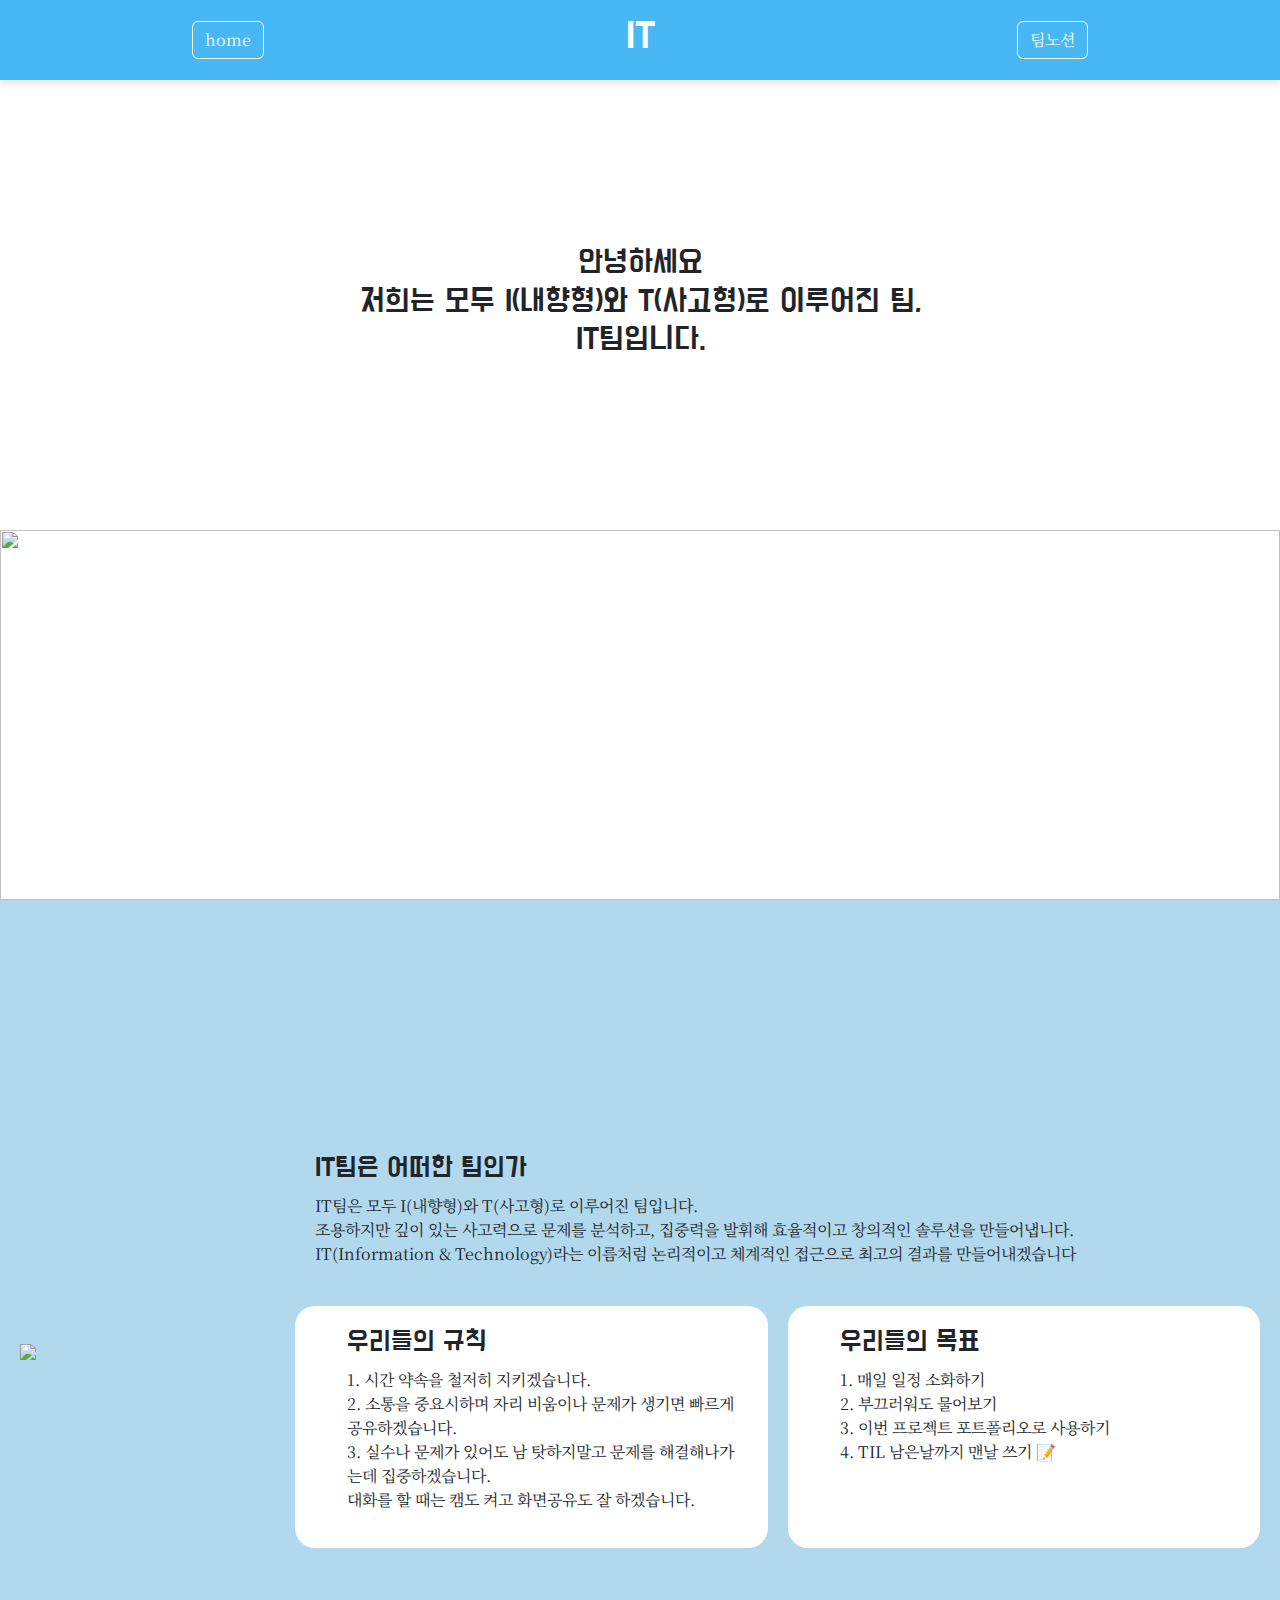
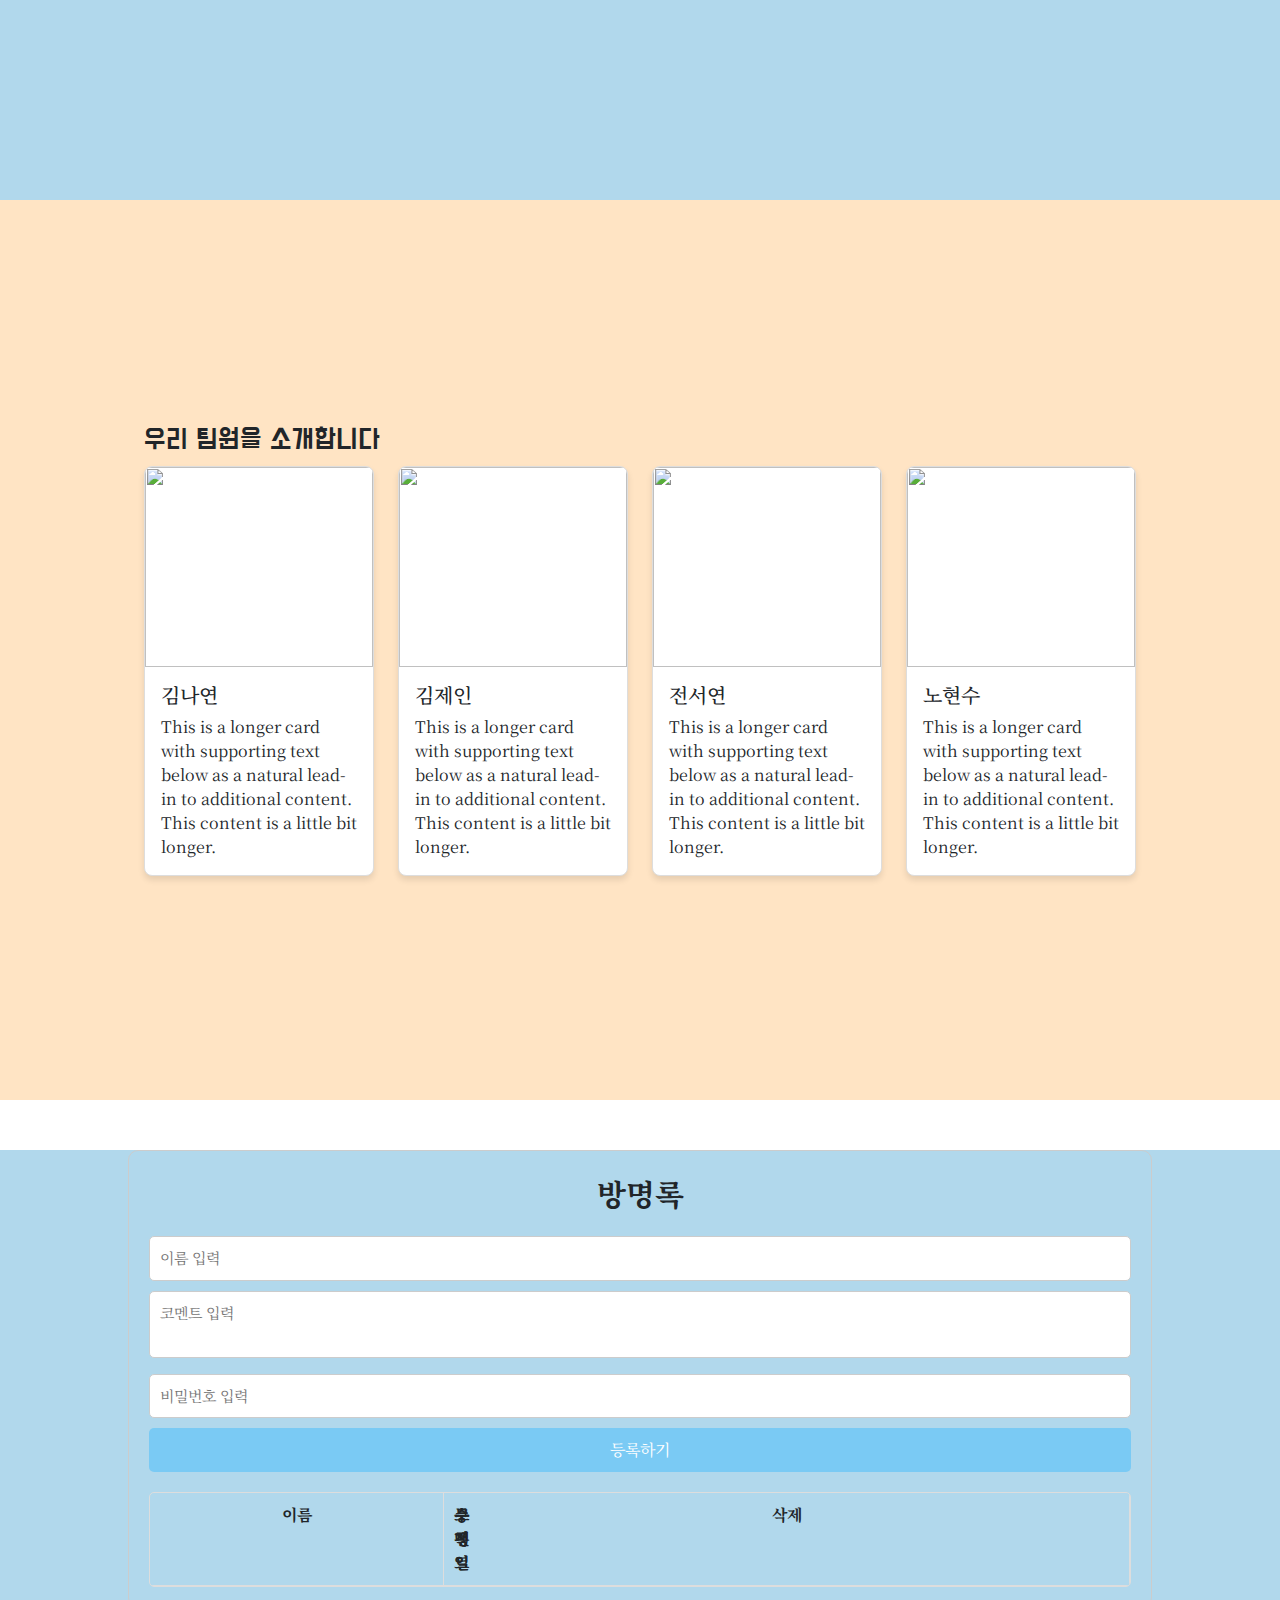
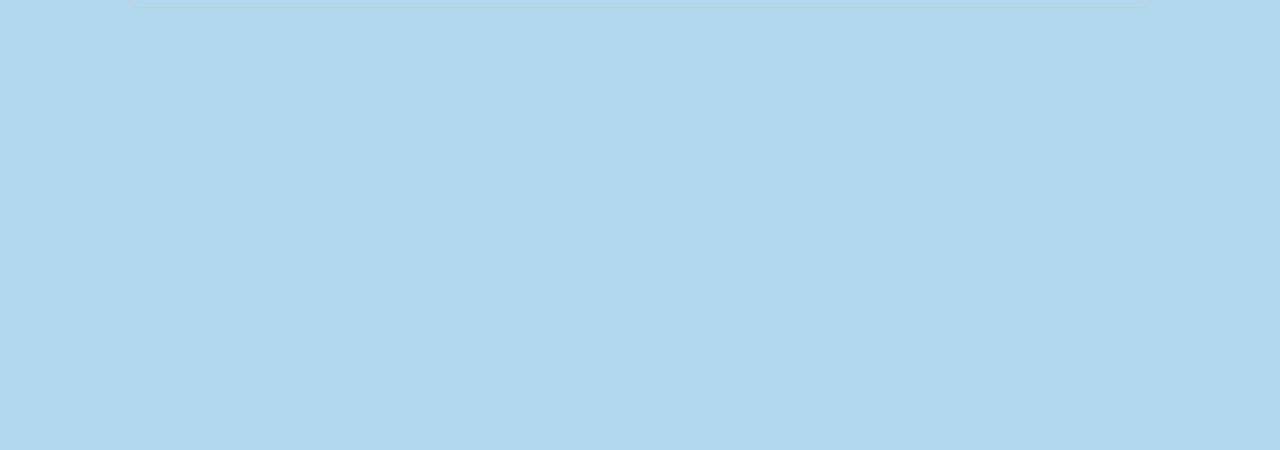
==== commit 9217984b: "Merge pull request #2 from djijdsj/imp/main-page" ====
--- a/main.html
+++ b/main.html
@@ -7,10 +7,10 @@
     <title>(가제)소개페이지</title>
     <link href="https://cdn.jsdelivr.net/npm/bootstrap@5.3.3/dist/css/bootstrap.min.css" rel="stylesheet"
         integrity="sha384-QWTKZyjpPEjISv5WaRU9OFeRpok6YctnYmDr5pNlyT2bRjXh0JMhjY6hW+ALEwIH" crossorigin="anonymous">
-    <link rel="Stylesheet" href="main.css">
-
-
-    <script src="https://ajax.googleapis.com/ajax/libs/jquery/3.5.1/jquery.min.js"></script>
+    <link rel="stylesheet" href="main.css">
+
+    <!--스크롤 기능(만들 예정))-->
+    <script src="https://ajax.googleapis.com/ajax/libs/jquery/3.4.1/jquery.min.js"> </script>
     <script type="module">
 
         // Firebase SDK 라이브러리 가져오기
@@ -50,7 +50,7 @@
             };
             await addDoc(collection(db, "guestbookEntries"), doc);
             alert('등록 완료!');
-            window.location.reload();
+            
         })
 
         let docs = await getDocs(collection(db, "guestbookEntries"));
@@ -142,7 +142,7 @@
                     <div class="card" id="card1">
                         <img src="https://api.nudge-community.com/attachments/7406072" class="card-img-top">
                         <div class="card-body">
-                            <h5 class="card-title">카리나</h5>
+                            <h5 class="card-title">김나연</h5>
                             <p class="card-text">This is a longer card with supporting text below as a natural lead-in
                                 to
                                 additional content. This content is a little bit longer.</p>
@@ -153,7 +153,7 @@
                     <div class="card" id="card2">
                         <img src="https://api.nudge-community.com/attachments/7406072" class="card-img-top">
                         <div class="card-body">
-                            <h5 class="card-title">카리나</h5>
+                            <h5 class="card-title">김제인</h5>
                             <p class="card-text">This is a longer card with supporting text below as a natural lead-in
                                 to
                                 additional content. This content is a little bit longer.</p>
@@ -164,7 +164,7 @@
                     <div class="card" id="card3">
                         <img src="https://api.nudge-community.com/attachments/7406072" class="card-img-top">
                         <div class="card-body">
-                            <h5 class="card-title">카리나</h5>
+                            <h5 class="card-title">전서연</h5>
                             <p class="card-text">This is a longer card with supporting text below as a natural lead-in
                                 to
                                 additional content. This content is a little bit longer.</p>
@@ -175,7 +175,7 @@
                     <div class="card" id="card4">
                         <img src="https://api.nudge-community.com/attachments/7406072" class="card-img-top">
                         <div class="card-body">
-                            <h5 class="card-title">카리나</h5>
+                            <h5 class="card-title">노현수</h5>
                             <p class="card-text">This is a longer card with supporting text below as a natural lead-in
                                 to
                                 additional content. This content is a little bit longer.</p>
@@ -187,31 +187,32 @@
     </div>
     <script>
         document.getElementById("card1").addEventListener("click", function () {
-            window.location.href = "profile.html";
+            window.location.href = "profile_NY.html";
         });
 
         document.getElementById("card2").addEventListener("click", function () {
-            window.location.href = "page2.html"; // 두 번째 카드 클릭 시 이동할 페이지
+            window.location.href = "profile_JI.html"; // 두 번째 카드 클릭 시 이동할 페이지
         });
         document.getElementById("card3").addEventListener("click", function () {
-            window.location.href = "page1.html"; // 첫 번째 카드 클릭 시 이동할 페이지
+            window.location.href = "profile_SY.html"; // 첫 번째 카드 클릭 시 이동할 페이지
         });
 
         document.getElementById("card4").addEventListener("click", function () {
-            window.location.href = "page2.html"; // 두 번째 카드 클릭 시 이동할 페이지
+            window.location.href = "profile_HS.html"; // 두 번째 카드 클릭 시 이동할 페이지
         });
     </script>
 
 
 
     <!--방명록 작성란-->
-
-    <div class="comment_container">
+    <!--컨테이너 4-->
+    <div class="container_4">
         <div class="container">
             <div class="guestbook-title">방명록</div>
             <div class="input-section">
                 <input type="text" id="nameInput" placeholder="이름 입력">
                 <textarea id="commentInput" placeholder="코멘트 입력"></textarea>
+                <input type="password" id="passwordInput" placeholder="비밀번호 입력">
                 <button id="submitButton">등록하기</button>
             </div>
             <div class="guestbook">
@@ -221,7 +222,11 @@
                         <tr>
                             <th>이름</th>
                             <th>코멘트</th>
-                        </tr>
+                            <th>등록일</th>
+                            <th>수정일</th>
+                            <th>수정</th>
+                            <th>삭제</th>
+                            </tr>
                     </thead>
                     <tbody id="guestbookEntries"></tbody>
                 </table>
@@ -257,7 +262,7 @@
 
     <!--스크롤기능-->
     <script>
-        const containers = document.querySelectorAll('.container_1, .container_2, .container_3');
+        const containers = document.querySelectorAll('.container_1, .container_2, .container_3, .container_4');
         let currentIndex = 0;
         let isScrolling = false;
 
--- a/main.css
+++ b/main.css
@@ -24,6 +24,8 @@
 h1 {
     color: white;
 }
+
+
 
 /*container_1*/
 .container_1{
@@ -80,9 +82,9 @@
     padding : 20px;
     background-color: rgb(177, 216, 236);
     box-sizing: border-box;
-    z-index: 2;
-    overflow: hidden;
+    overflow: visible;
     position: relative;
+    z-index: 1;
 }
 
 .img_2 {
@@ -118,25 +120,42 @@
     flex-direction: column;
     gap: 20px;
     overflow-y: auto;
-    max-height: 100%;
+    max-height: 90%;
+}
+
+@media (max-width: 1200px) {
+    .container_2 {
+        height: 100vh; 
+    }
 }
 
 @media (max-width: 768px) {
     .container_2 {
         flex-direction: column;
-        align-items: center;
-    }
-    .img_2 {
-        width: 80%;
-        margin-bottom: 20px;
-    }
+        height: 60vh;
+        min-height: auto; 
+        align-items: flex-start; 
+        padding: 10px;
+
     .info_intro {
         width: 100%;
-    }
-}
-
-
-/*소개 카드 영역*/
+        margin-bottom: 20px;
+        margin-bottom: 20px; 
+    }
+
+    .img_2 {
+        width: 100%;
+        max-height: 50vh;
+    }
+
+    .info_rule, .info_goal {
+        width: 100%; 
+        margin-bottom: 10px;
+    }
+}
+}
+
+/*container3*/
 .container_3{
     height: 100vh;
     background-color: bisque;
@@ -149,9 +168,7 @@
     padding: 20px;
     gap: 20px;
 
-    transition: transform 0.5s ease-in-out; /* 스크롤 전환 효과 */
     flex-wrap: wrap;
-    z-index: 1;
 
     position: relative;
 }
@@ -182,7 +199,7 @@
     }
 
     .card-img-top {
-        height: 150px; 
+        height: 150px; }
 }
 
 @media (max-width: 480px) {
@@ -199,6 +216,11 @@
     padding : 100px 10%;
 }
 
+
+.container_4{
+    height: 100vh;
+    background-color:  rgb(177, 216, 236);
+}
 
 /* CSS 방명록 */
 .container {
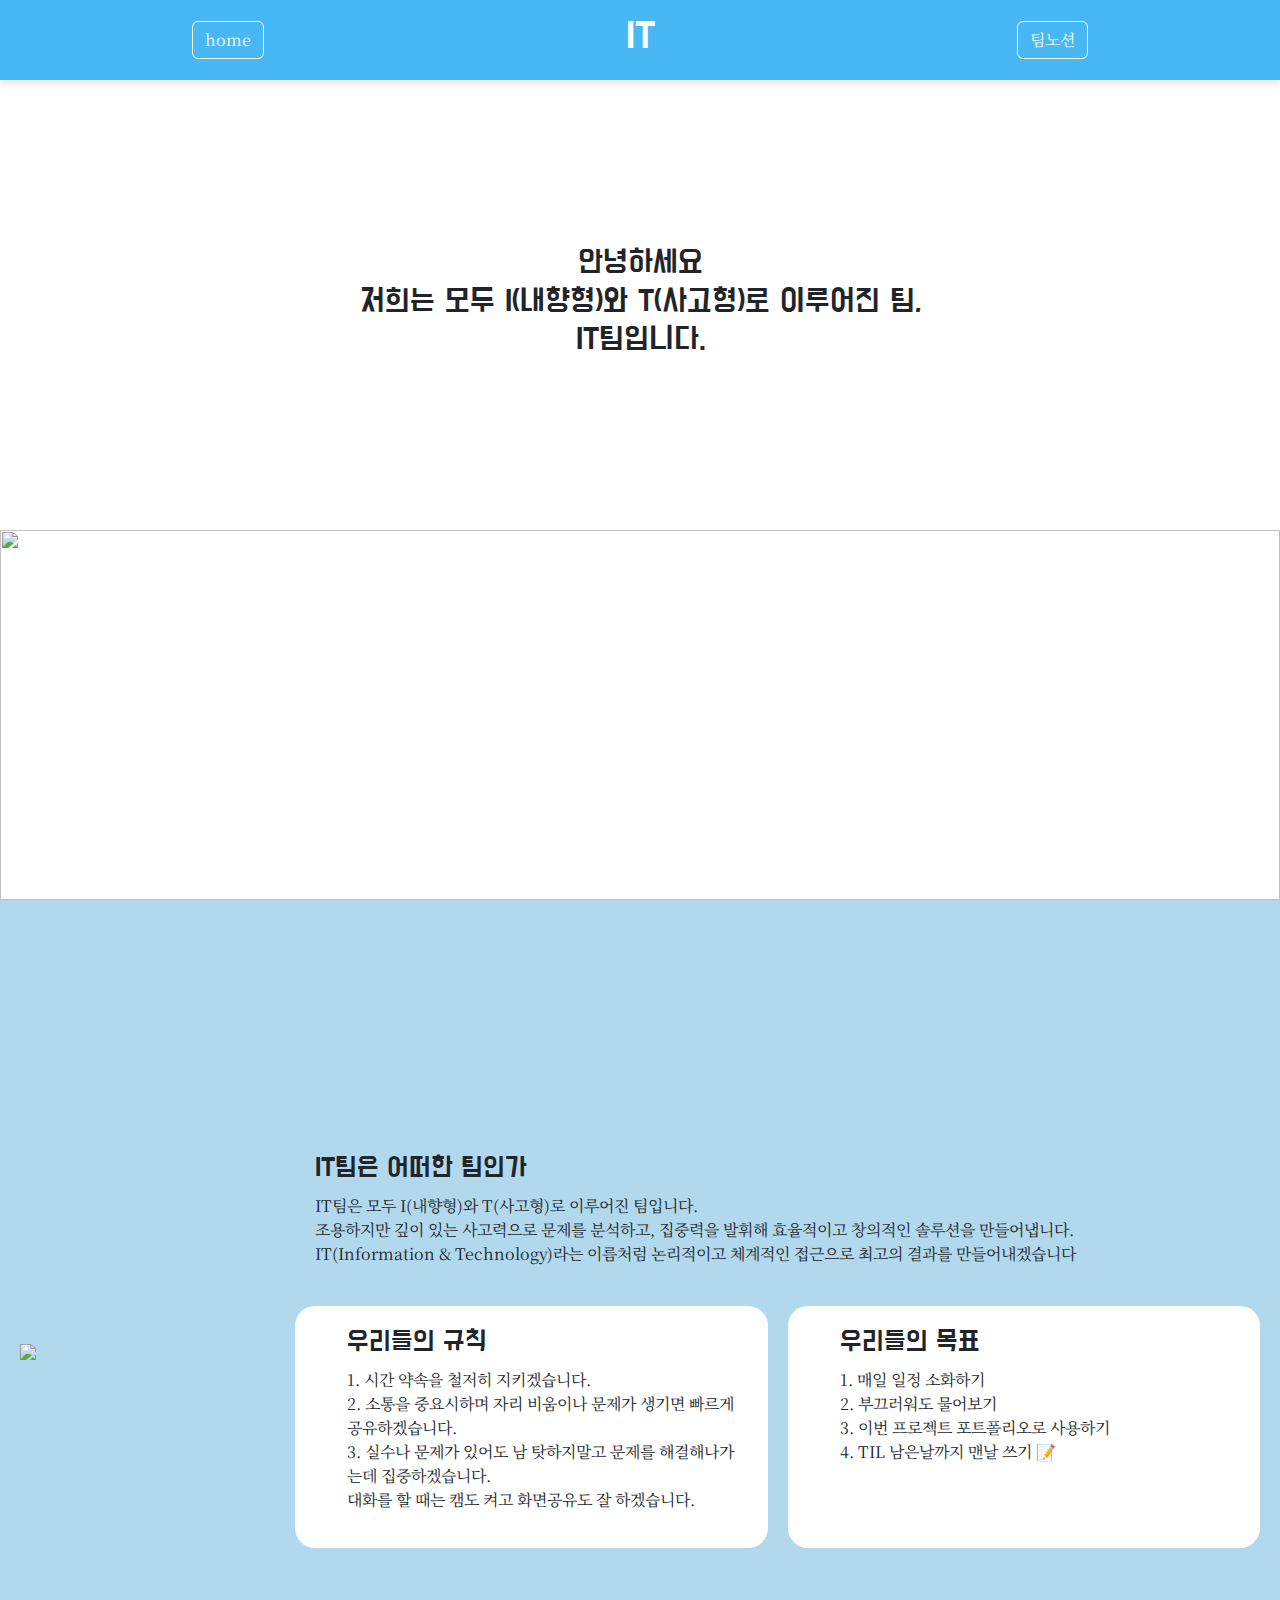
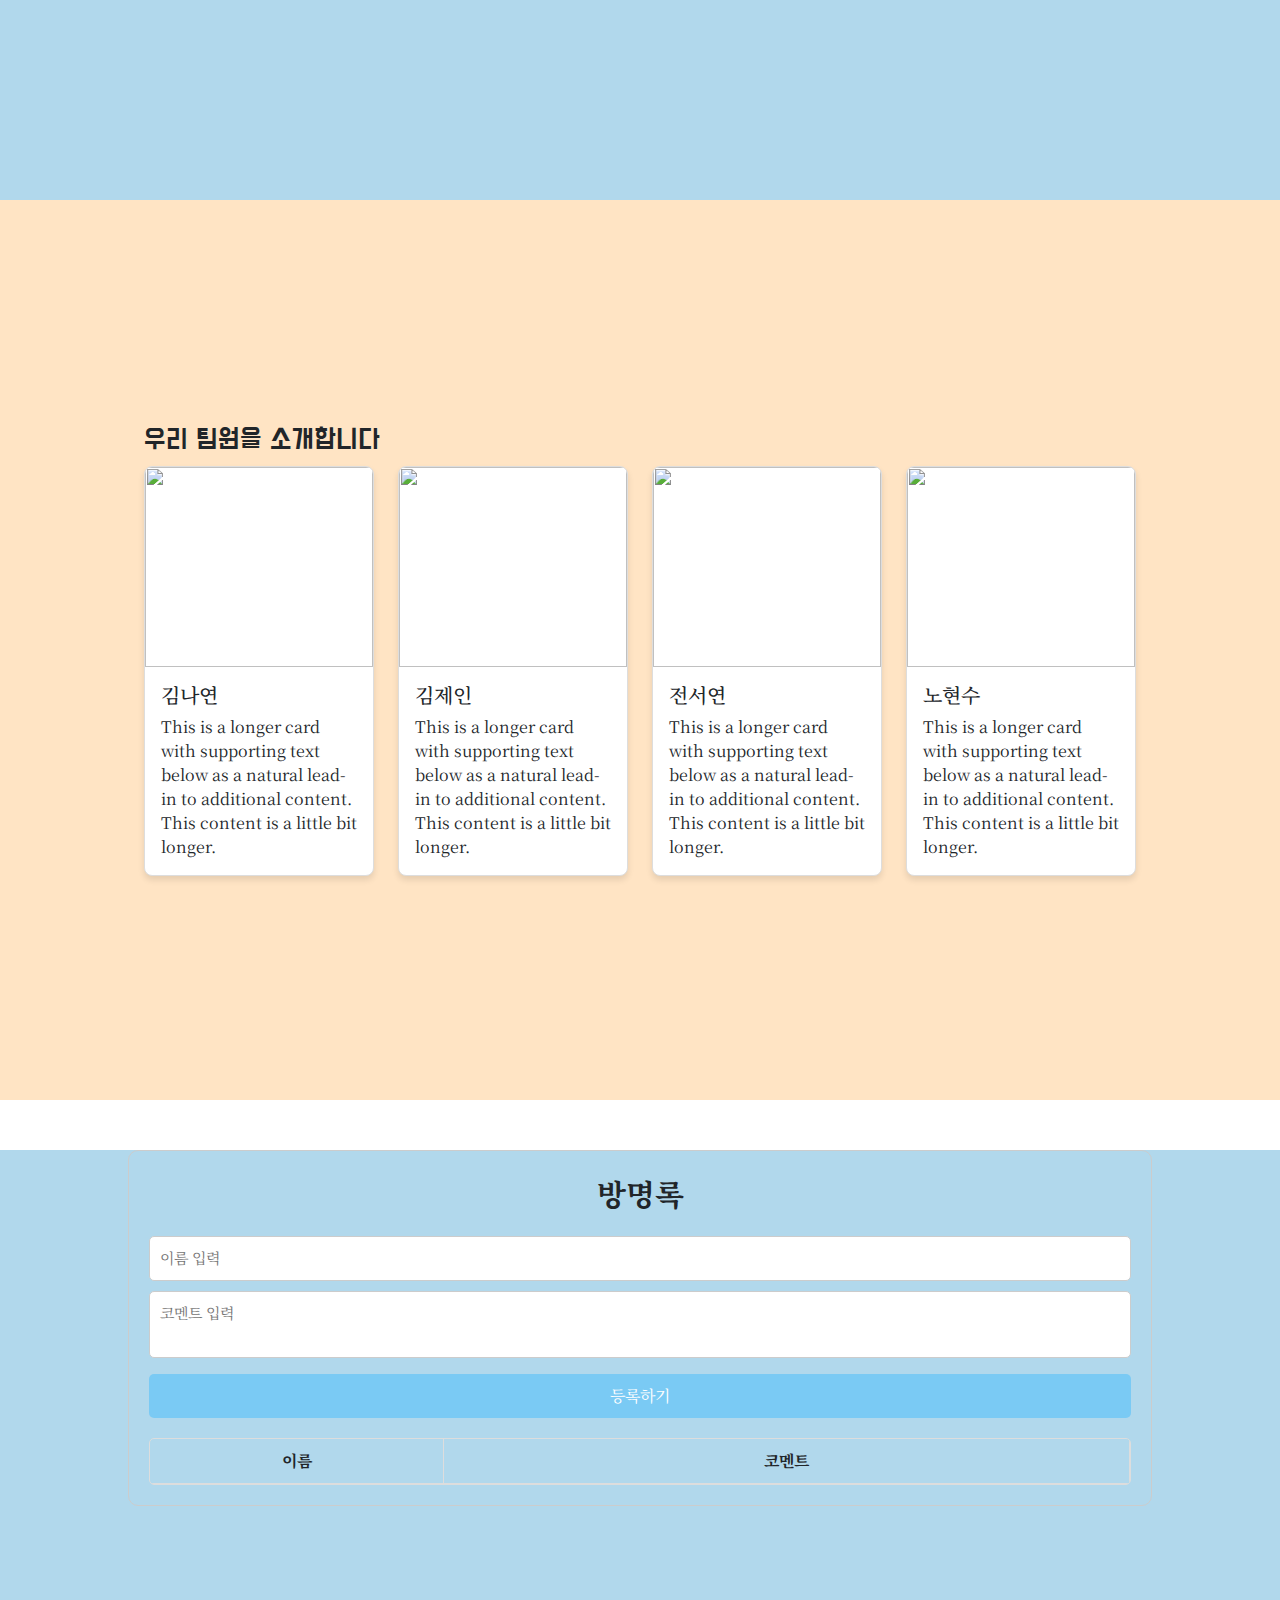
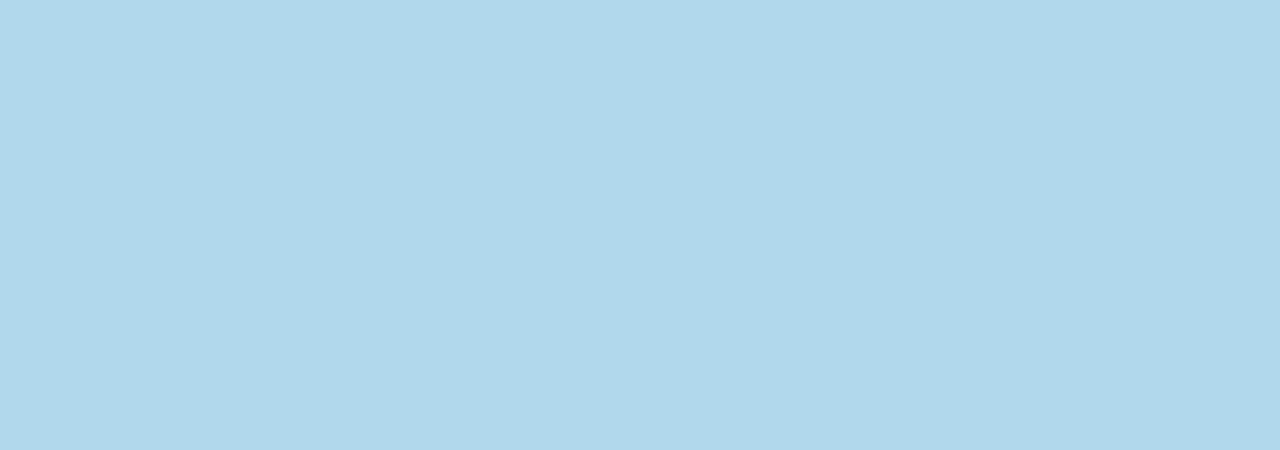
==== commit 61516ce3: "Merge pull request #3 from djijdsj/feature/mentoring" ====
--- a/main.html
+++ b/main.html
@@ -38,28 +38,38 @@
         // Firebase 인스턴스 초기화
         const app = initializeApp(firebaseConfig);
         const db = getFirestore(app);
-        
+
         $("#submitButton").click(async function () {
             let nameInput = $('#nameInput').val();
             let commentInput = $('#commentInput').val();
-            
 
             let doc = {
                 'nameInput': nameInput,
                 'commentInput': commentInput,
             };
+
             await addDoc(collection(db, "guestbookEntries"), doc);
             alert('등록 완료!');
-            
+
         })
 
         let docs = await getDocs(collection(db, "guestbookEntries"));
         docs.forEach((doc) => {
             let row = doc.data();
-            console.log(row);
-
             let nameInput = row['nameInput'];
             let commentInput = row['commentInput'];
+
+            if(nameInput !=="" && commentInput !==""){
+                let temp_html = `
+                <tbody id="guestbookEntries">
+                    <tr>
+                        <td>${nameInput}</td>
+                        <td>${commentInput}</td>
+                        </tr>
+                    </tbody>
+                `;
+                $('#guestbookEntries').append(temp_html);
+            }
         });
 
     </script>
@@ -75,7 +85,7 @@
             <nav class="nav_home">
                 <button id="homebtn" type="button" class="btn btn-outline-light">home</button>
             </nav>
-    
+
             <nav>
                 <h1>IT</h1>
             </nav>
@@ -212,7 +222,7 @@
             <div class="input-section">
                 <input type="text" id="nameInput" placeholder="이름 입력">
                 <textarea id="commentInput" placeholder="코멘트 입력"></textarea>
-                <input type="password" id="passwordInput" placeholder="비밀번호 입력">
+<!--                <input type="password" id="passwordInput" placeholder="비밀번호 입력">-->
                 <button id="submitButton">등록하기</button>
             </div>
             <div class="guestbook">
@@ -222,10 +232,10 @@
                         <tr>
                             <th>이름</th>
                             <th>코멘트</th>
-                            <th>등록일</th>
-                            <th>수정일</th>
-                            <th>수정</th>
-                            <th>삭제</th>
+<!--                            <th>등록일</th>-->
+<!--                            <th>수정일</th>-->
+<!--                            <th>수정</th>-->
+<!--                            <th>삭제</th>-->
                             </tr>
                     </thead>
                     <tbody id="guestbookEntries"></tbody>
@@ -235,29 +245,29 @@
         </div>
     </div>
     
-    <script>
-        document.getElementById("submitButton").addEventListener("click", function () {
-            const name = document.getElementById("nameInput").value.trim();
-            const comment = document.getElementById("commentInput").value.trim();
-            if (name && comment) {
-                const tableBody = document.getElementById("guestbookEntries");
-
-                const newRow = tableBody.insertRow();
-
-                const nameCell = newRow.insertCell(0);
-                nameCell.textContent = name;
-
-
-                const commentCell = newRow.insertCell(1);
-                commentCell.textContent = comment;
-
-                document.getElementById("nameInput").value = "";
-                document.getElementById("commentInput").value = "";
-            } else {
-                alert("이름과 코멘트를 모두 입력해주세요.");
-            }
-        });
-    </script>
+<!--    <script>-->
+<!--        document.getElementById("submitButton").addEventListener("click", function () {-->
+<!--            const name = document.getElementById("nameInput").value.trim();-->
+<!--            const comment = document.getElementById("commentInput").value.trim();-->
+<!--            if (name && comment) {-->
+<!--                const tableBody = document.getElementById("guestbookEntries");-->
+
+<!--                const newRow = tableBody.insertRow();-->
+
+<!--                const nameCell = newRow.insertCell(0);-->
+<!--                nameCell.textContent = name;-->
+
+
+<!--                const commentCell = newRow.insertCell(1);-->
+<!--                commentCell.textContent = comment;-->
+
+<!--                document.getElementById("nameInput").value = "";-->
+<!--                document.getElementById("commentInput").value = "";-->
+<!--            } else {-->
+<!--                alert("이름과 코멘트를 모두 입력해주세요.");-->
+<!--            }-->
+<!--        });-->
+<!--    </script>-->
 
 
     <!--스크롤기능-->
@@ -280,7 +290,7 @@
             });
             setTimeout(() => {
                 isScrolling = false;
-            }, 800); 
+            }, 800);
         });
     </script>
 
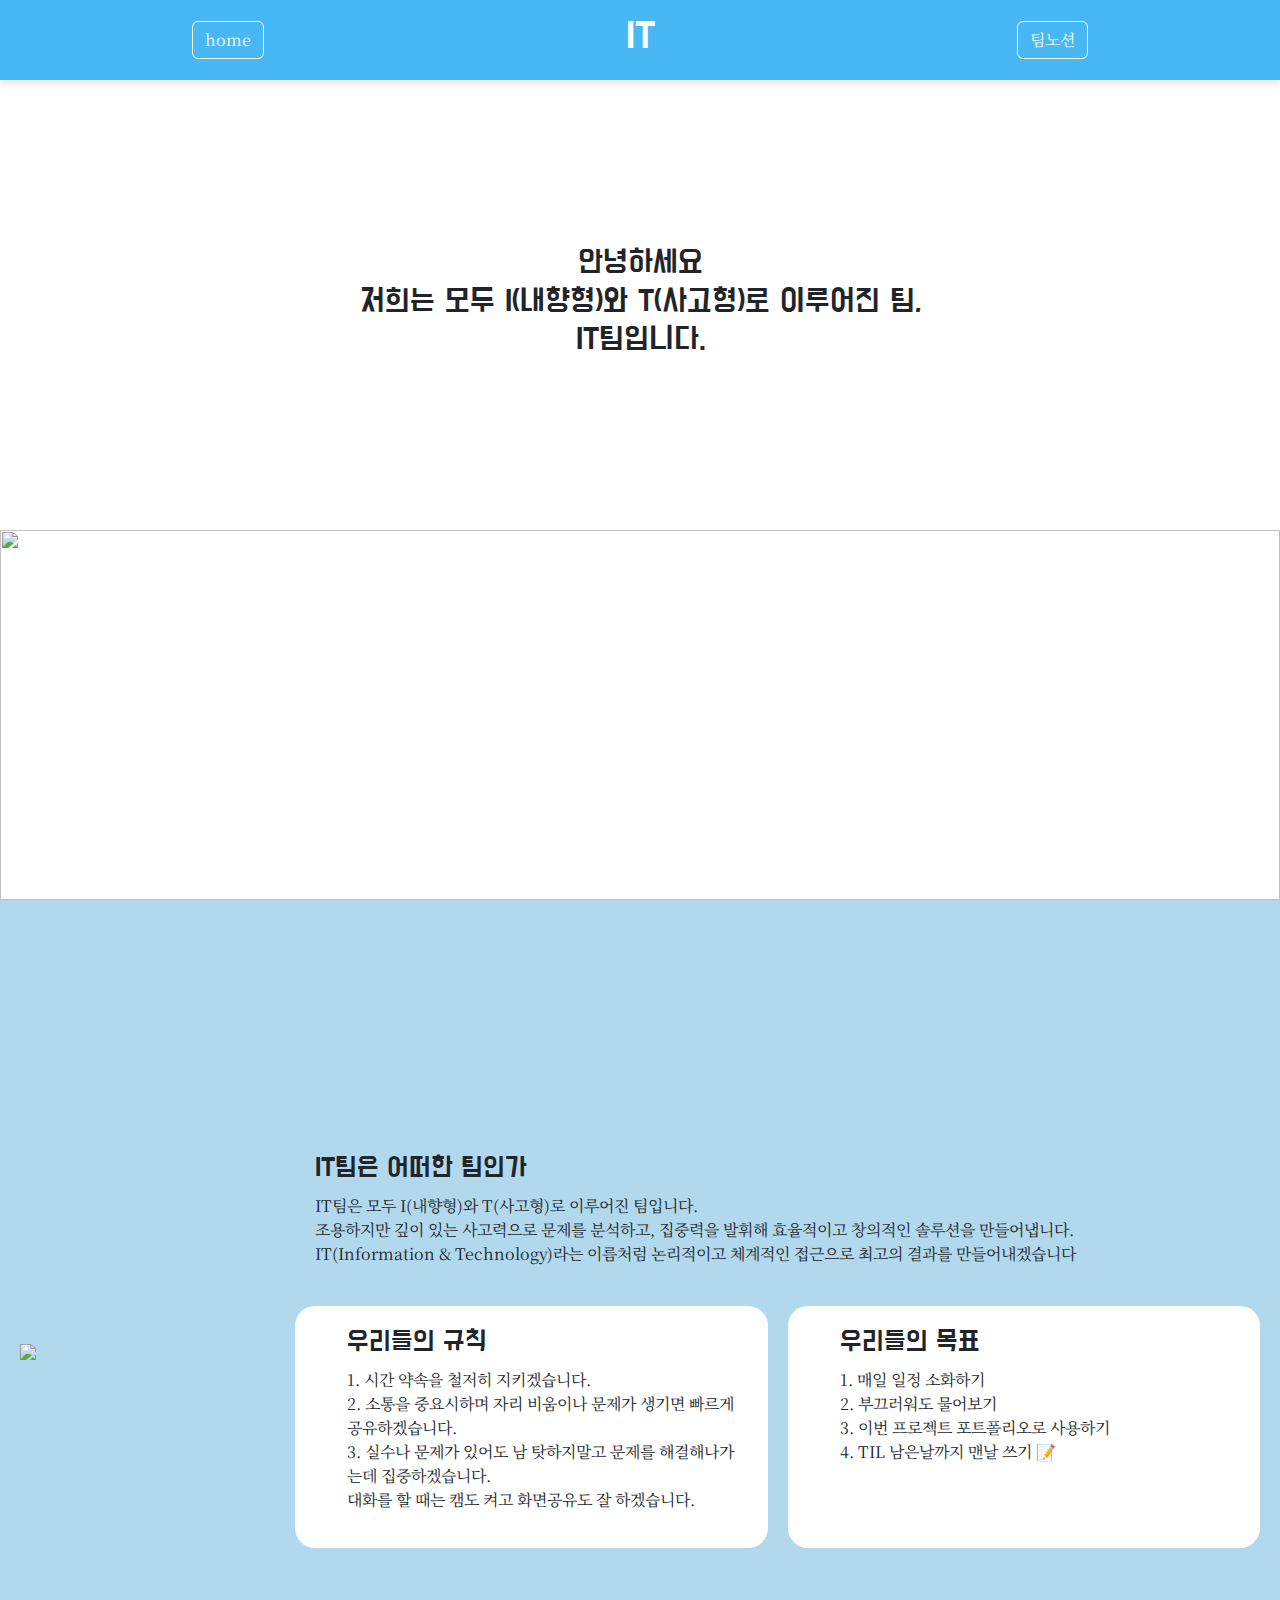
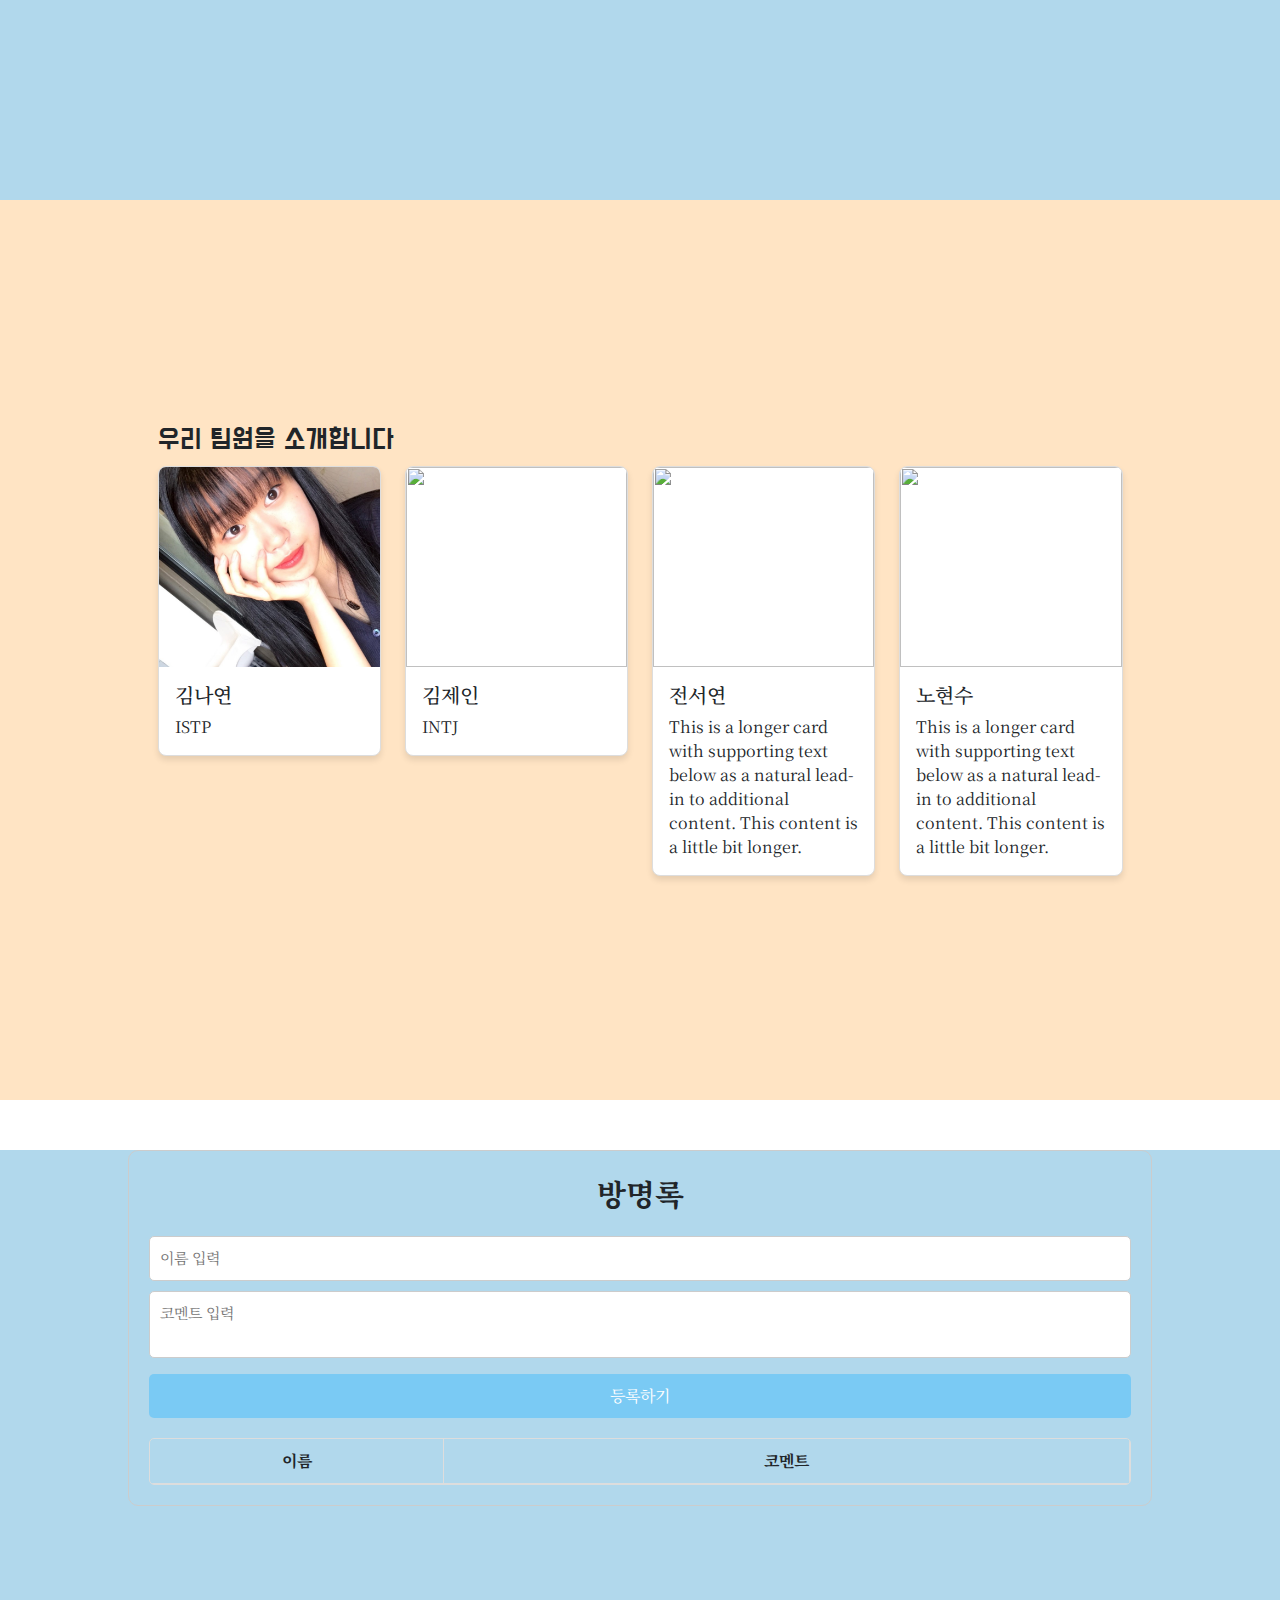
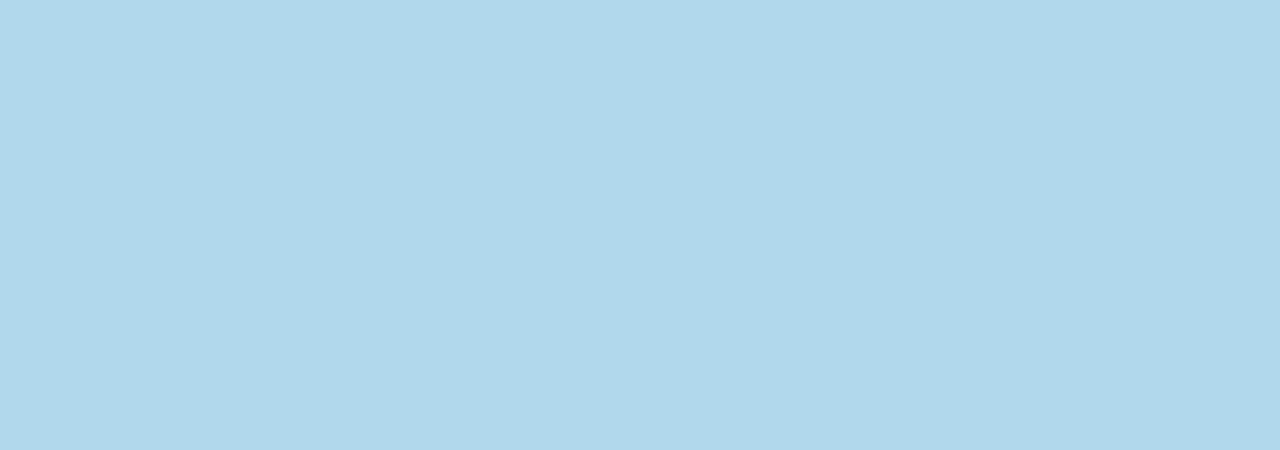
==== commit bc4c548a: "메인 카드 수정 및 css 추가" ====
--- a/main.html
+++ b/main.html
@@ -36,42 +36,63 @@
 
 
         // Firebase 인스턴스 초기화
-        const app = initializeApp(firebaseConfig);
-        const db = getFirestore(app);
-
-        $("#submitButton").click(async function () {
-            let nameInput = $('#nameInput').val();
-            let commentInput = $('#commentInput').val();
-
-            let doc = {
-                'nameInput': nameInput,
-                'commentInput': commentInput,
-            };
-
-            await addDoc(collection(db, "guestbookEntries"), doc);
-            alert('등록 완료!');
-
-        })
-
-        let docs = await getDocs(collection(db, "guestbookEntries"));
-        docs.forEach((doc) => {
-            let row = doc.data();
-            let nameInput = row['nameInput'];
-            let commentInput = row['commentInput'];
-
-            if(nameInput !=="" && commentInput !==""){
-                let temp_html = `
-                <tbody id="guestbookEntries">
-                    <tr>
-                        <td>${nameInput}</td>
-                        <td>${commentInput}</td>
-                        </tr>
-                    </tbody>
-                `;
-                $('#guestbookEntries').append(temp_html);
-            }
-        });
-
+        // Firebase 인스턴스 초기화
+const app = initializeApp(firebaseConfig);
+const db = getFirestore(app);
+
+// "등록하기" 버튼 클릭 시
+$("#submitButton").click(async function () {
+    let nameInput = $('#nameInput').val();
+    let commentInput = $('#commentInput').val();
+
+    if (nameInput && commentInput) {
+        // 데이터 Firestore에 추가
+        let doc = {
+            'nameInput': nameInput,
+            'commentInput': commentInput,
+        };
+
+        await addDoc(collection(db, "guestbookEntries"), doc);
+        alert('등록 완료!');
+
+        // 입력 필드 비우기
+        $('#nameInput').val('');
+        $('#commentInput').val('');
+
+        // 방명록 업데이트
+        loadGuestbookEntries();
+    } else {
+        alert("이름과 코멘트를 모두 입력하세요.");
+    }
+});
+
+// 방명록 항목 불러오기
+async function loadGuestbookEntries() {
+    // 기존 방명록 데이터 지우기
+    $('#guestbookEntries').empty();
+
+    // Firestore에서 방명록 데이터 가져오기
+    let docs = await getDocs(collection(db, "guestbookEntries"));
+    docs.forEach((doc) => {
+        let row = doc.data();
+        let nameInput = row['nameInput'];
+        let commentInput = row['commentInput'];
+
+        // 데이터가 유효한 경우 테이블에 추가
+        if (nameInput !== "" && commentInput !== "") {
+            let temp_html = `
+                <tr>
+                    <td>${nameInput}</td>
+                    <td>${commentInput}</td>
+                </tr>
+            `;
+            $('#guestbookEntries').append(temp_html);
+        }
+    });
+}
+
+// 페이지 로딩 시 방명록 항목 불러오기
+loadGuestbookEntries();
     </script>
 
 
@@ -150,12 +171,10 @@
             <div class="row row-cols-1 row-cols-md-4 g-4">
                 <div class="col">
                     <div class="card" id="card1">
-                        <img src="https://api.nudge-community.com/attachments/7406072" class="card-img-top">
+                        <img src="images/nayeon_profile.jpg" class="card-img-top">
                         <div class="card-body">
                             <h5 class="card-title">김나연</h5>
-                            <p class="card-text">This is a longer card with supporting text below as a natural lead-in
-                                to
-                                additional content. This content is a little bit longer.</p>
+                            <p class="card-text">ISTP</p>
                         </div>
                     </div>
                 </div>
@@ -164,9 +183,7 @@
                         <img src="https://api.nudge-community.com/attachments/7406072" class="card-img-top">
                         <div class="card-body">
                             <h5 class="card-title">김제인</h5>
-                            <p class="card-text">This is a longer card with supporting text below as a natural lead-in
-                                to
-                                additional content. This content is a little bit longer.</p>
+                            <p class="card-text">INTJ</p>
                         </div>
                     </div>
                 </div>
@@ -222,7 +239,6 @@
             <div class="input-section">
                 <input type="text" id="nameInput" placeholder="이름 입력">
                 <textarea id="commentInput" placeholder="코멘트 입력"></textarea>
-<!--                <input type="password" id="passwordInput" placeholder="비밀번호 입력">-->
                 <button id="submitButton">등록하기</button>
             </div>
             <div class="guestbook">
@@ -232,10 +248,6 @@
                         <tr>
                             <th>이름</th>
                             <th>코멘트</th>
-<!--                            <th>등록일</th>-->
-<!--                            <th>수정일</th>-->
-<!--                            <th>수정</th>-->
-<!--                            <th>삭제</th>-->
                             </tr>
                     </thead>
                     <tbody id="guestbookEntries"></tbody>
